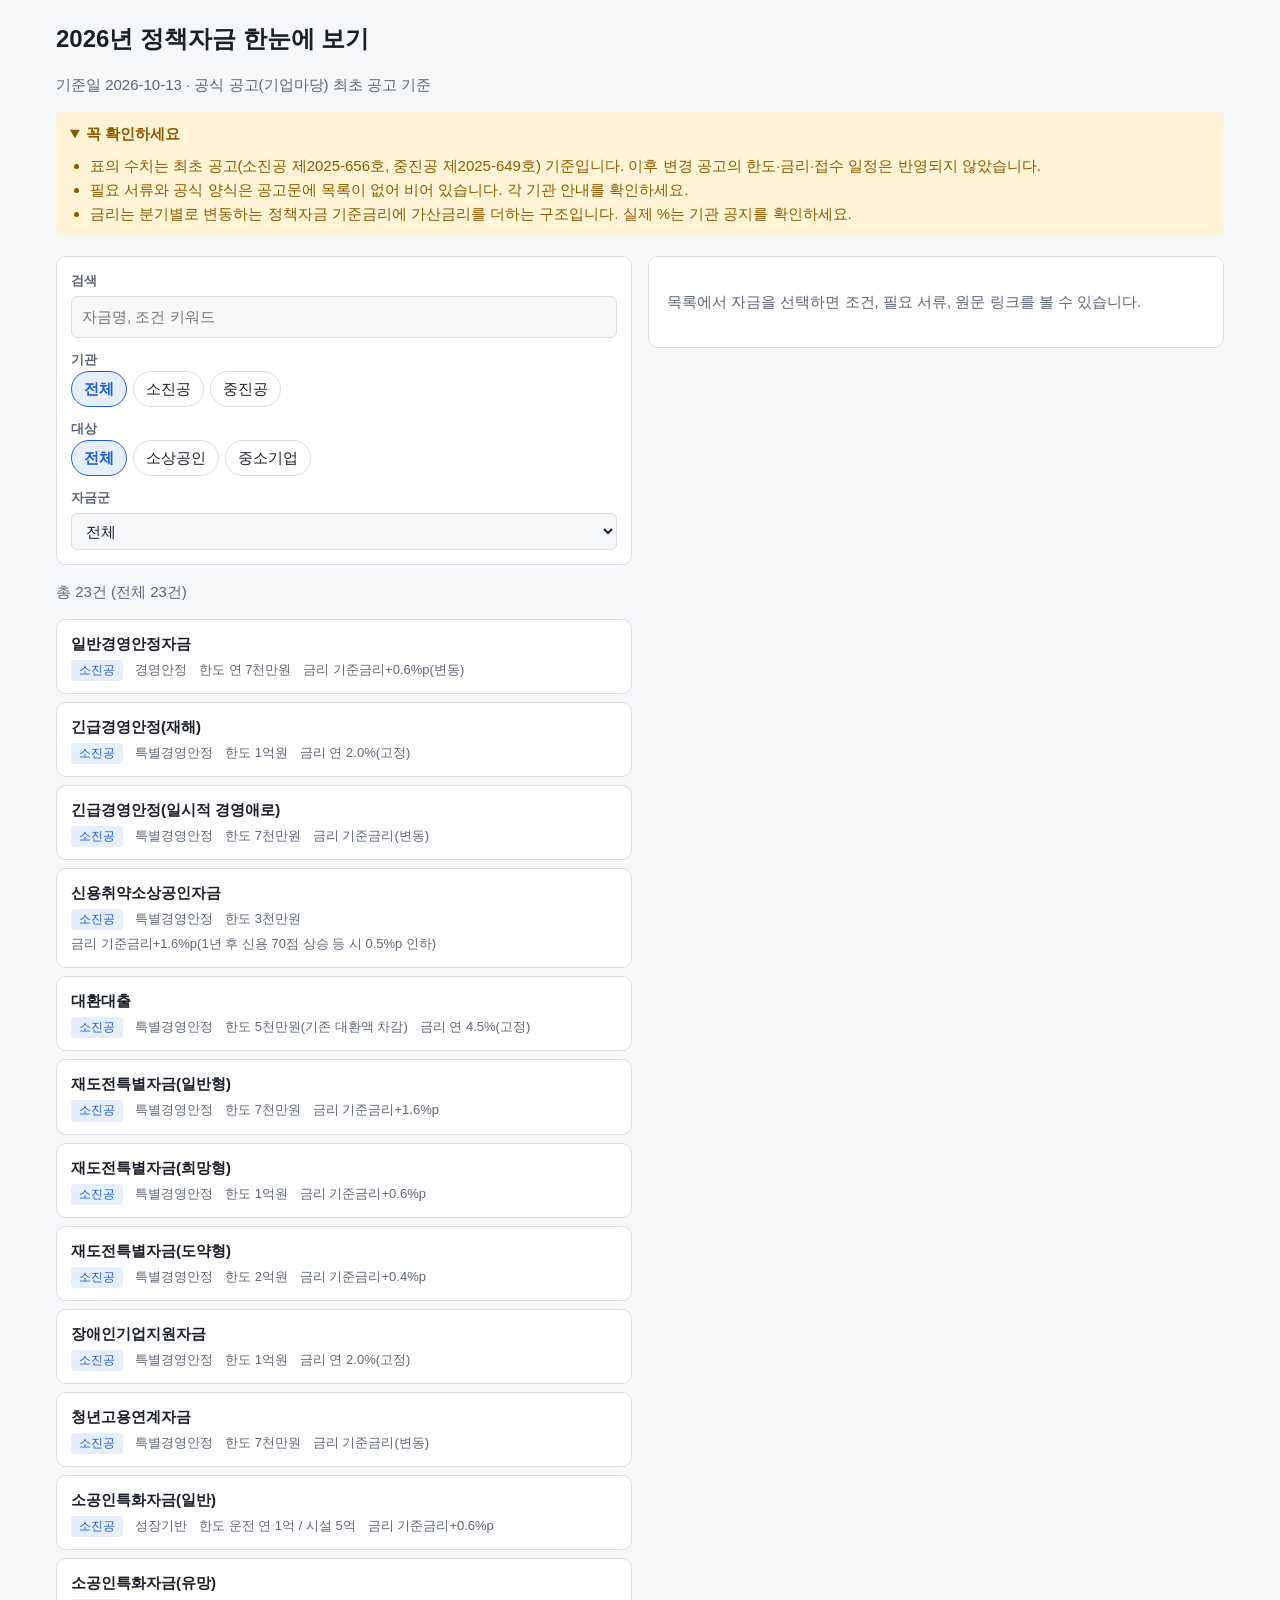
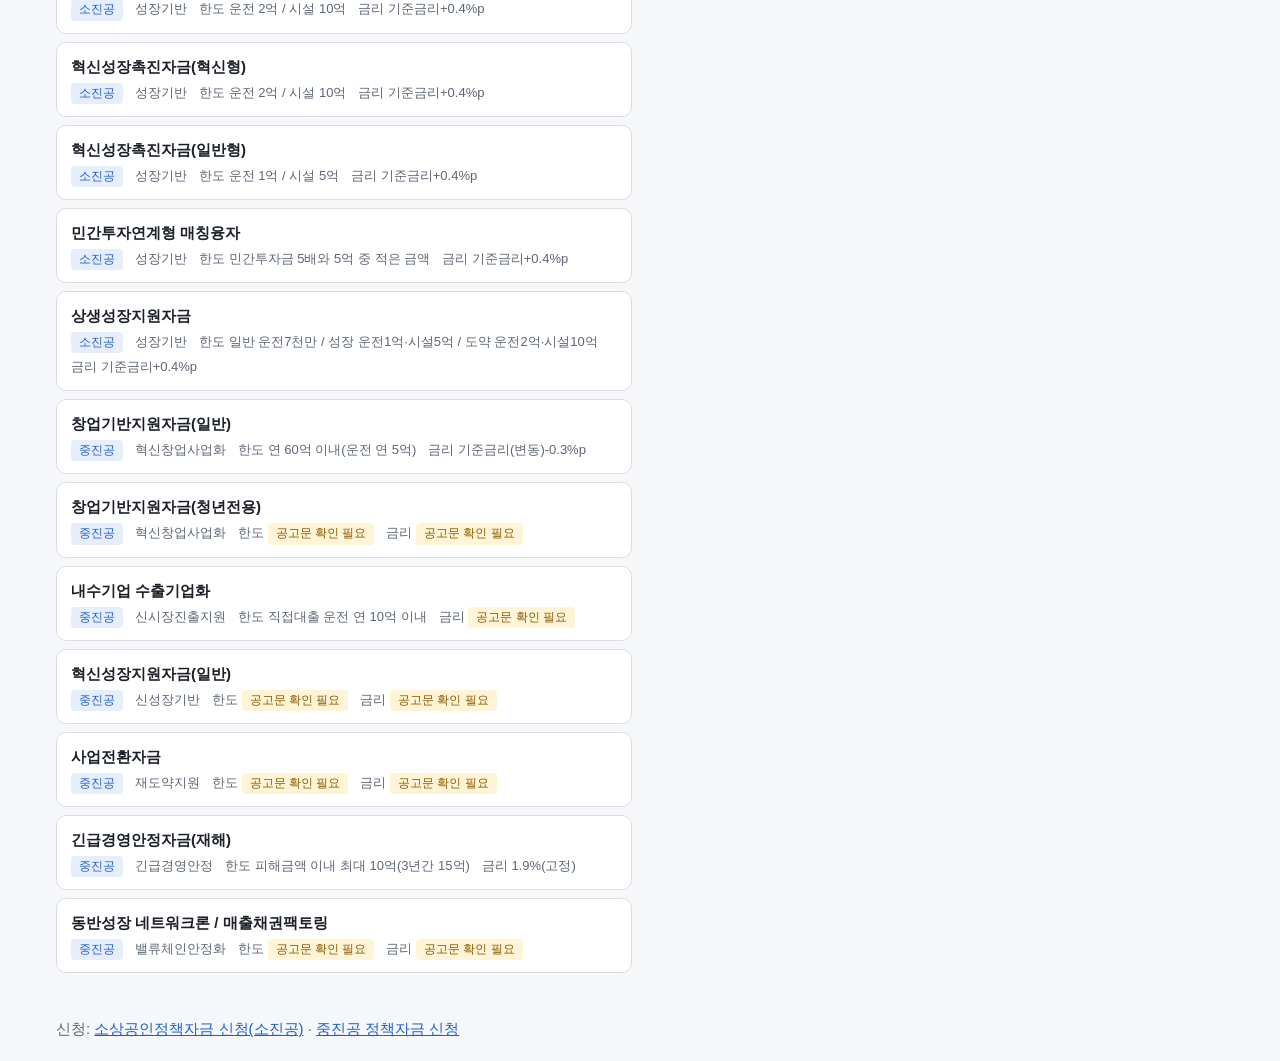
==== apps/policy-fund/index.html @ 1582a705 "feat(apps): add policy-fund overview page (draft) Static page listing 2026 SEMAS/KOSMES policy funds" ====
<!doctype html>
<html lang="ko">
<head>
  <meta charset="utf-8">
  <meta name="viewport" content="width=device-width, initial-scale=1">
  <title>정책자금 한눈에 보기</title>
  <link rel="stylesheet" href="styles.css">
</head>
<body>
  <header class="page-header">
    <h1 id="page-title">정책자금 한눈에 보기</h1>
    <p id="as-of" class="muted"></p>
    <details class="notice" open>
      <summary>꼭 확인하세요</summary>
      <ul id="caveats"></ul>
    </details>
  </header>

  <main class="layout">
    <section class="list-pane" aria-label="정책자금 목록">
      <form id="filters" class="filters" role="search" onsubmit="return false">
        <label class="field field-search">
          <span>검색</span>
          <input id="q" type="search" placeholder="자금명, 조건 키워드">
        </label>
        <fieldset class="field">
          <legend>기관</legend>
          <div id="agency-chips" class="chips"></div>
        </fieldset>
        <fieldset class="field">
          <legend>대상</legend>
          <div id="target-chips" class="chips"></div>
        </fieldset>
        <label class="field">
          <span>자금군</span>
          <select id="group"></select>
        </label>
      </form>
      <p id="count" class="muted" aria-live="polite"></p>
      <ul id="fund-list" class="fund-list"></ul>
      <p id="empty" class="empty" hidden>조건에 맞는 정책자금이 없습니다. 필터를 줄여 보세요.</p>
    </section>

    <aside id="detail" class="detail-pane" aria-label="정책자금 상세" tabindex="-1">
      <p class="placeholder">목록에서 자금을 선택하면 조건, 필요 서류, 원문 링크를 볼 수 있습니다.</p>
    </aside>
  </main>

  <footer class="page-footer muted" id="apply-links"></footer>

  <script src="data/funds.js"></script>
  <script src="app.js"></script>
</body>
</html>
---- apps/policy-fund/styles.css ----
:root {
  --bg: #f6f7f9;
  --surface: #fff;
  --text: #1b1f27;
  --muted: #5d6675;
  --border: #d9dde4;
  --accent: #1d5fd1;
  --accent-soft: #e6eefc;
  --warn: #8a5a00;
  --warn-bg: #fff4d6;
}

@media (prefers-color-scheme: dark) {
  :root {
    --bg: #14171c;
    --surface: #1d2127;
    --text: #e8eaee;
    --muted: #a0a8b5;
    --border: #343a44;
    --accent: #7aa7ff;
    --accent-soft: #22304d;
    --warn: #f1c565;
    --warn-bg: #3a2f14;
  }
}

* { box-sizing: border-box; }

body {
  margin: 0;
  background: var(--bg);
  color: var(--text);
  font: 15px/1.6 -apple-system, "Apple SD Gothic Neo", "Malgun Gothic", "Noto Sans KR", sans-serif;
}

a { color: var(--accent); }
.muted { color: var(--muted); }

.page-header, .page-footer { max-width: 1200px; margin: 0 auto; padding: 20px 16px; }
.page-header h1 { margin: 0 0 4px; font-size: 24px; }

.notice {
  margin-top: 12px;
  padding: 10px 14px;
  background: var(--warn-bg);
  color: var(--warn);
  border-radius: 8px;
}
.notice summary { cursor: pointer; font-weight: 600; }
.notice ul { margin: 8px 0 0; padding-left: 20px; }

.layout {
  display: grid;
  grid-template-columns: minmax(0, 1fr) minmax(0, 1fr);
  gap: 16px;
  max-width: 1200px;
  margin: 0 auto;
  padding: 0 16px 24px;
  align-items: start;
}

.filters {
  display: grid;
  gap: 12px;
  padding: 14px;
  background: var(--surface);
  border: 1px solid var(--border);
  border-radius: 10px;
}
.field { display: grid; gap: 4px; border: 0; margin: 0; padding: 0; min-width: 0; }
.field > span, .field > legend { font-size: 13px; font-weight: 600; color: var(--muted); padding: 0; }
input[type="search"], select {
  width: 100%;
  padding: 8px 10px;
  font: inherit;
  color: inherit;
  background: var(--bg);
  border: 1px solid var(--border);
  border-radius: 6px;
}

.chips { display: flex; flex-wrap: wrap; gap: 6px; }
.chip {
  padding: 5px 12px;
  font: inherit;
  color: inherit;
  background: var(--surface);
  border: 1px solid var(--border);
  border-radius: 999px;
  cursor: pointer;
}
.chip[aria-pressed="true"] { background: var(--accent-soft); border-color: var(--accent); color: var(--accent); font-weight: 600; }

.fund-list { list-style: none; margin: 0; padding: 0; display: grid; gap: 8px; }
.fund-card {
  display: grid;
  gap: 4px;
  width: 100%;
  padding: 12px 14px;
  text-align: left;
  font: inherit;
  color: inherit;
  background: var(--surface);
  border: 1px solid var(--border);
  border-radius: 10px;
  cursor: pointer;
}
.fund-card[aria-current="true"] { border-color: var(--accent); box-shadow: 0 0 0 2px var(--accent-soft); }
.fund-card .name { font-weight: 700; }
.fund-card .meta { display: flex; flex-wrap: wrap; gap: 4px 12px; font-size: 13px; color: var(--muted); }

.tag {
  display: inline-block;
  padding: 1px 8px;
  font-size: 12px;
  background: var(--accent-soft);
  color: var(--accent);
  border-radius: 4px;
}
.tag.warn { background: var(--warn-bg); color: var(--warn); }

.detail-pane {
  position: sticky;
  top: 12px;
  padding: 18px;
  background: var(--surface);
  border: 1px solid var(--border);
  border-radius: 10px;
}
.detail-pane h2 { margin: 6px 0 12px; font-size: 20px; }
.detail-pane h3 { margin: 18px 0 6px; font-size: 15px; }
.detail-pane dl { display: grid; grid-template-columns: 90px 1fr; gap: 6px 12px; margin: 0; }
.detail-pane dt { color: var(--muted); }
.detail-pane dd { margin: 0; }
.detail-pane ul { margin: 6px 0 0; padding-left: 20px; }
.placeholder, .empty { color: var(--muted); }

.btn {
  display: inline-block;
  padding: 7px 14px;
  background: var(--accent);
  color: #fff;
  border-radius: 6px;
  text-decoration: none;
}
.btn.disabled { background: var(--border); color: var(--muted); }
.btn-row { display: flex; flex-wrap: wrap; gap: 8px; margin-top: 6px; }

:focus-visible { outline: 2px solid var(--accent); outline-offset: 2px; }

@media (max-width: 800px) {
  .layout { grid-template-columns: minmax(0, 1fr); }
  .detail-pane { position: static; }
}
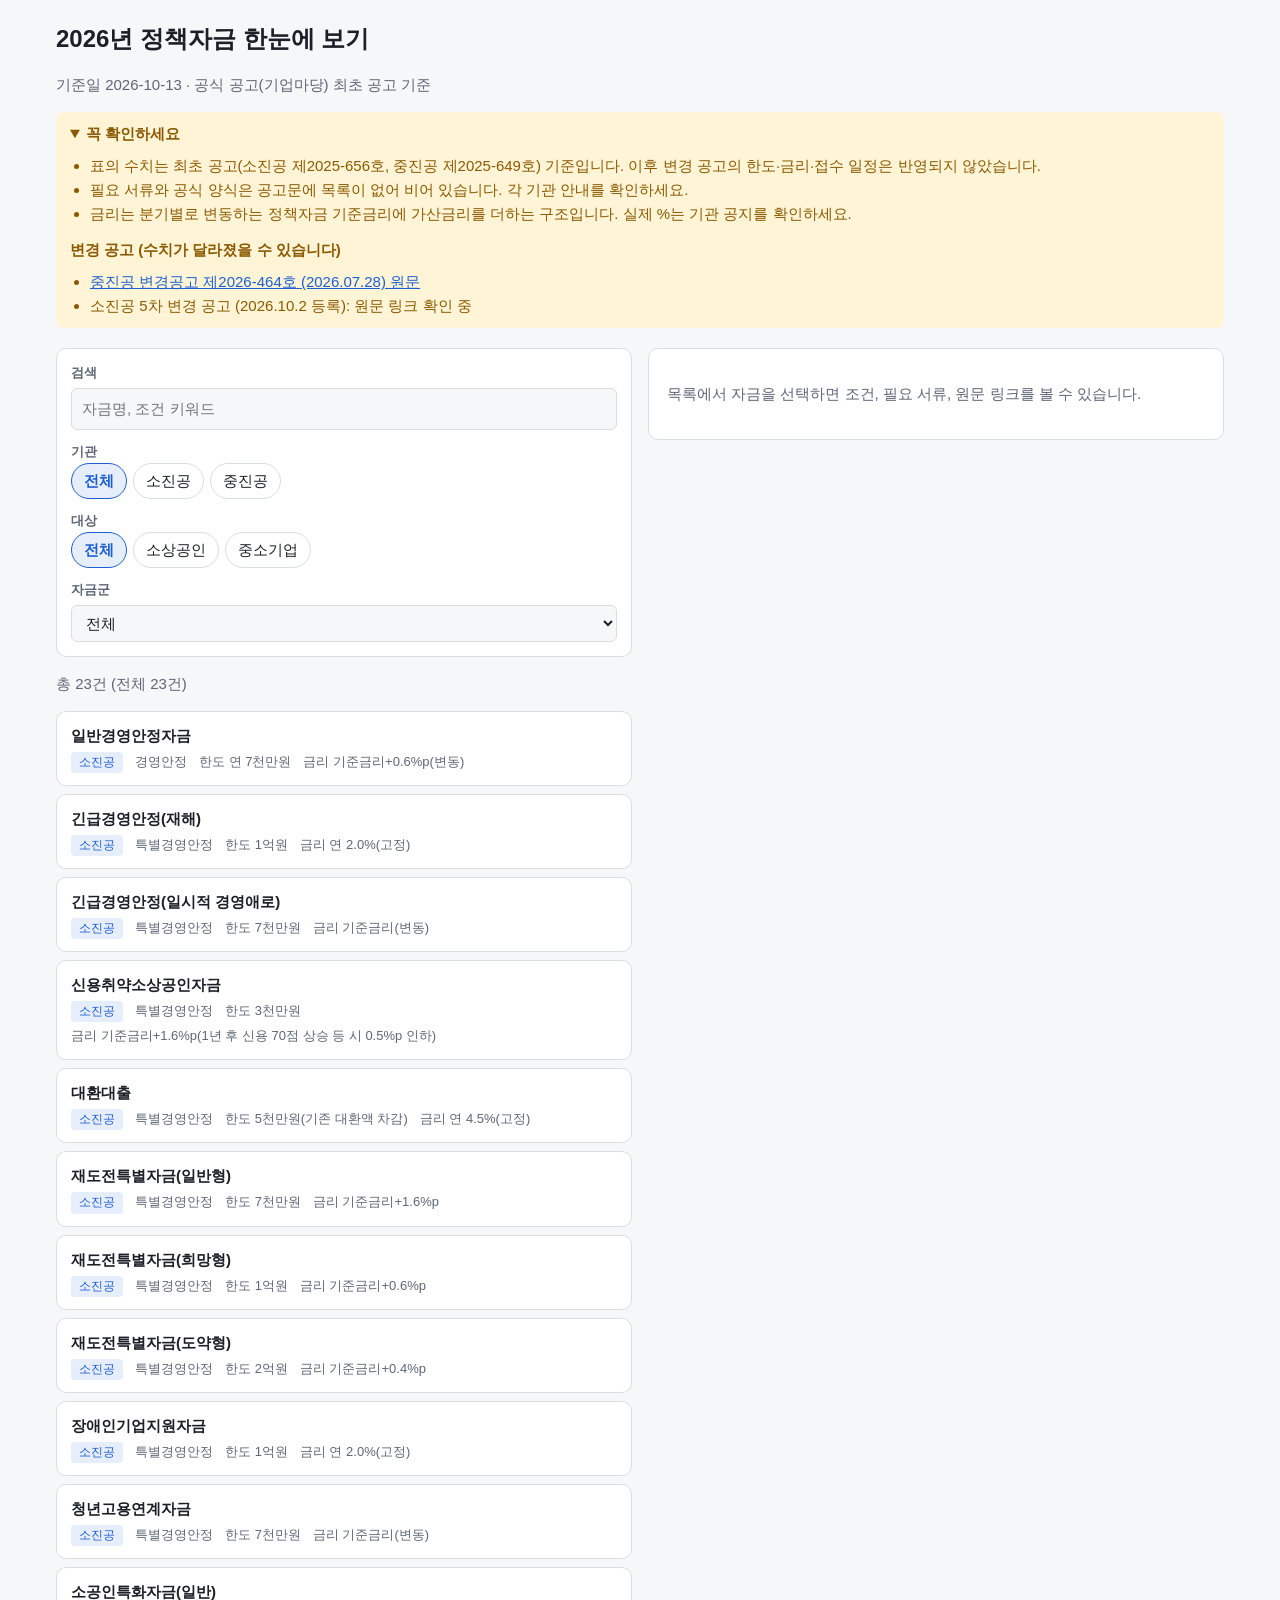
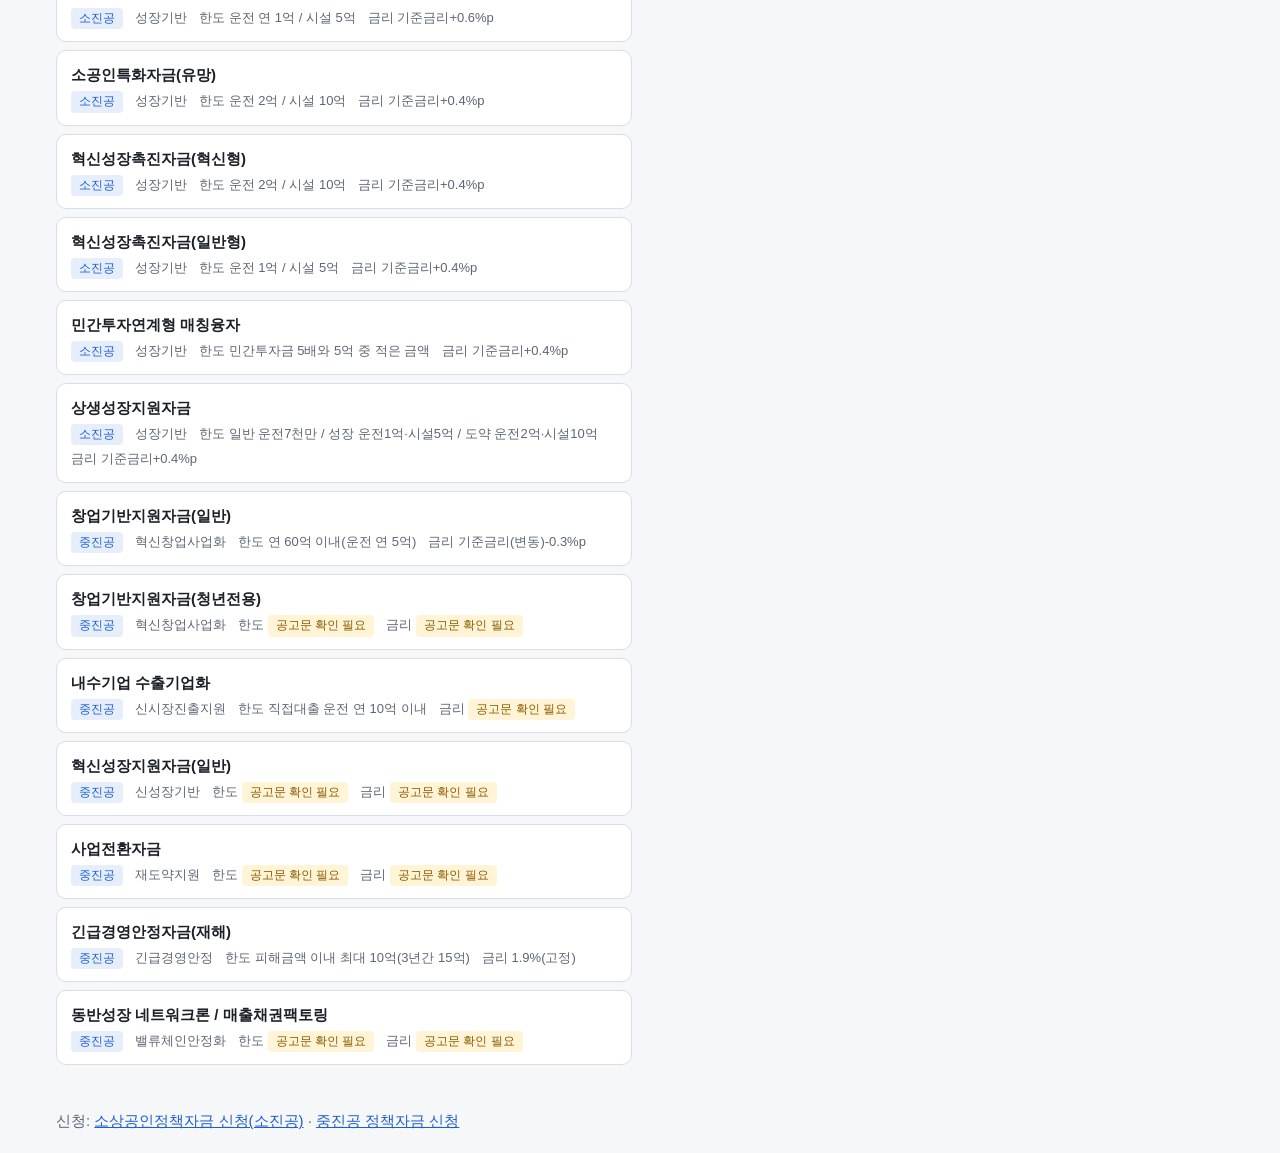
==== commit c6b074e4: "feat(apps): show change-notice links on policy-fund page Co-Authored-By: Claude Sonnet 5.5 <noreply@" ====
--- a/apps/policy-fund/index.html
+++ b/apps/policy-fund/index.html
@@ -13,6 +13,8 @@
     <details class="notice" open>
       <summary>꼭 확인하세요</summary>
       <ul id="caveats"></ul>
+      <p class="notice-sub">변경 공고 (수치가 달라졌을 수 있습니다)</p>
+      <ul id="change-notices"></ul>
     </details>
   </header>
 
--- a/apps/policy-fund/styles.css
+++ b/apps/policy-fund/styles.css
@@ -48,6 +48,7 @@
 }
 .notice summary { cursor: pointer; font-weight: 600; }
 .notice ul { margin: 8px 0 0; padding-left: 20px; }
+.notice-sub { margin: 12px 0 0; font-weight: 600; }
 
 .layout {
   display: grid;
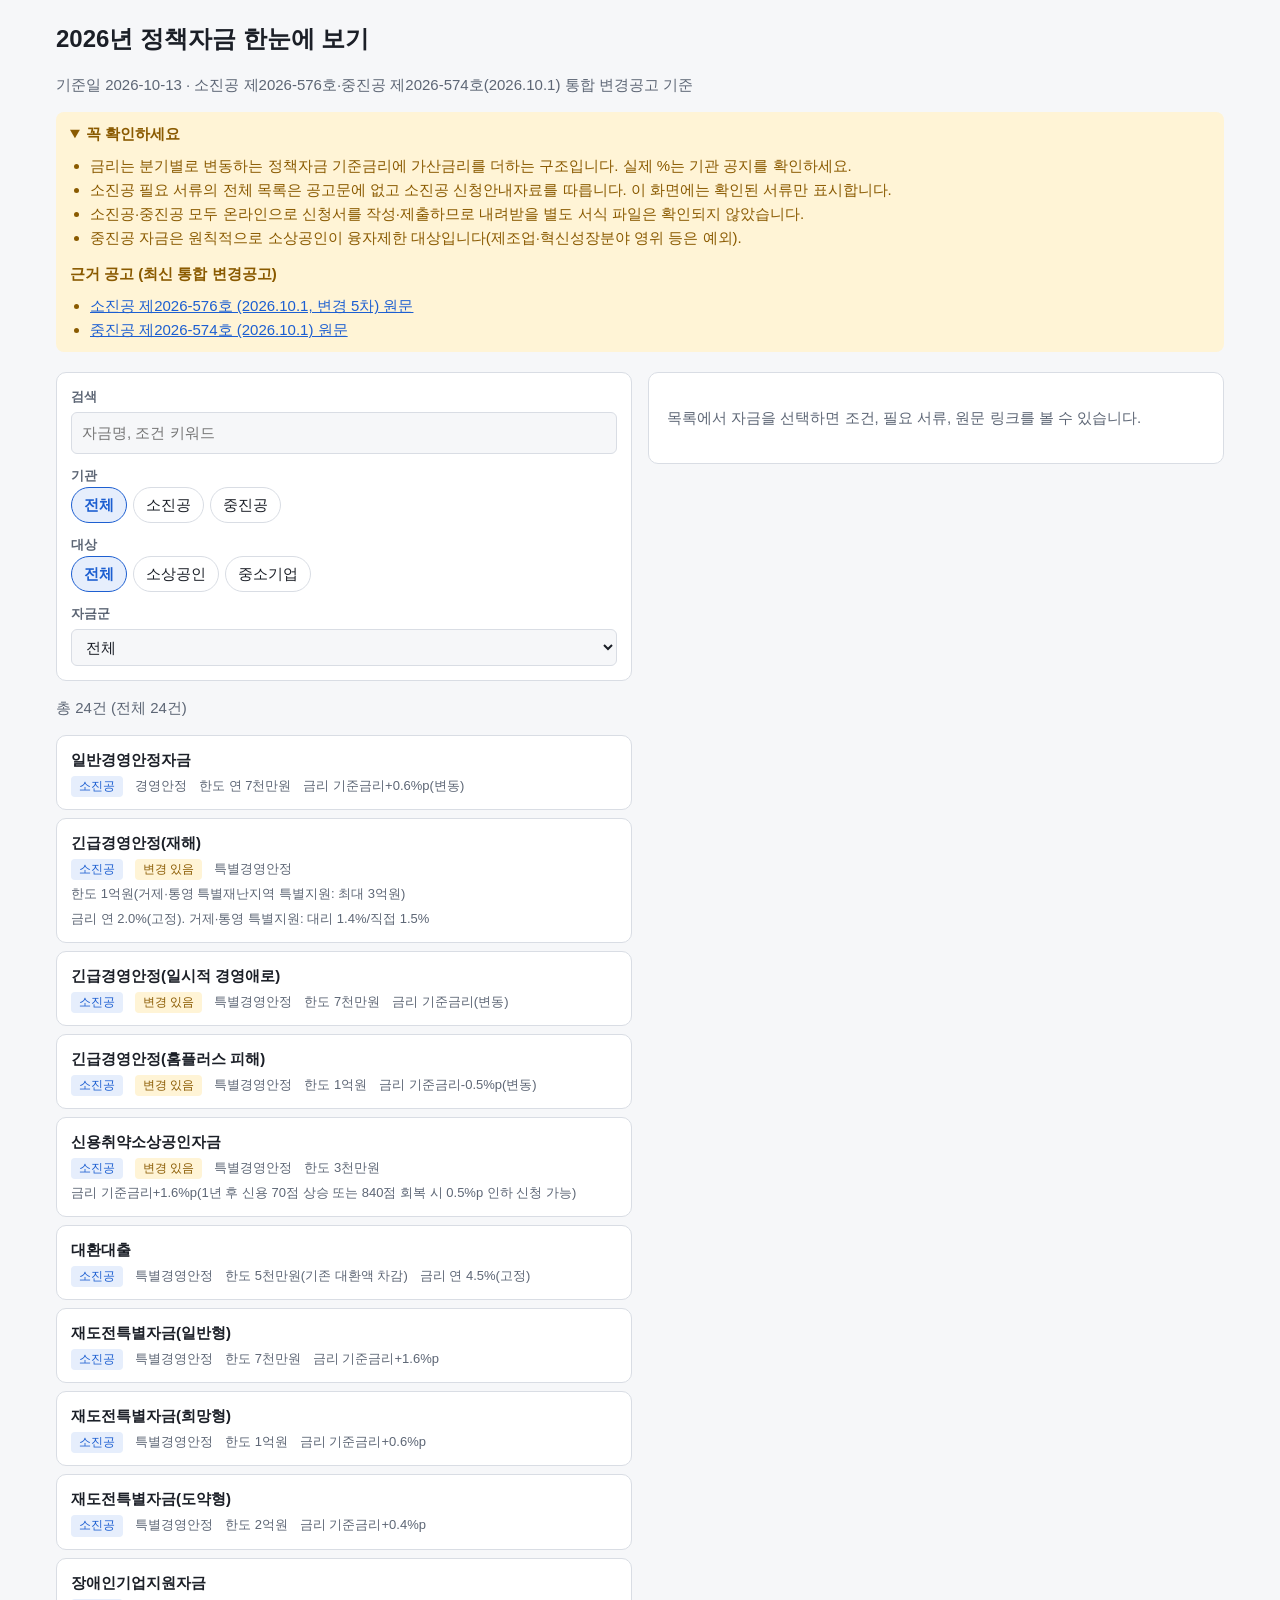
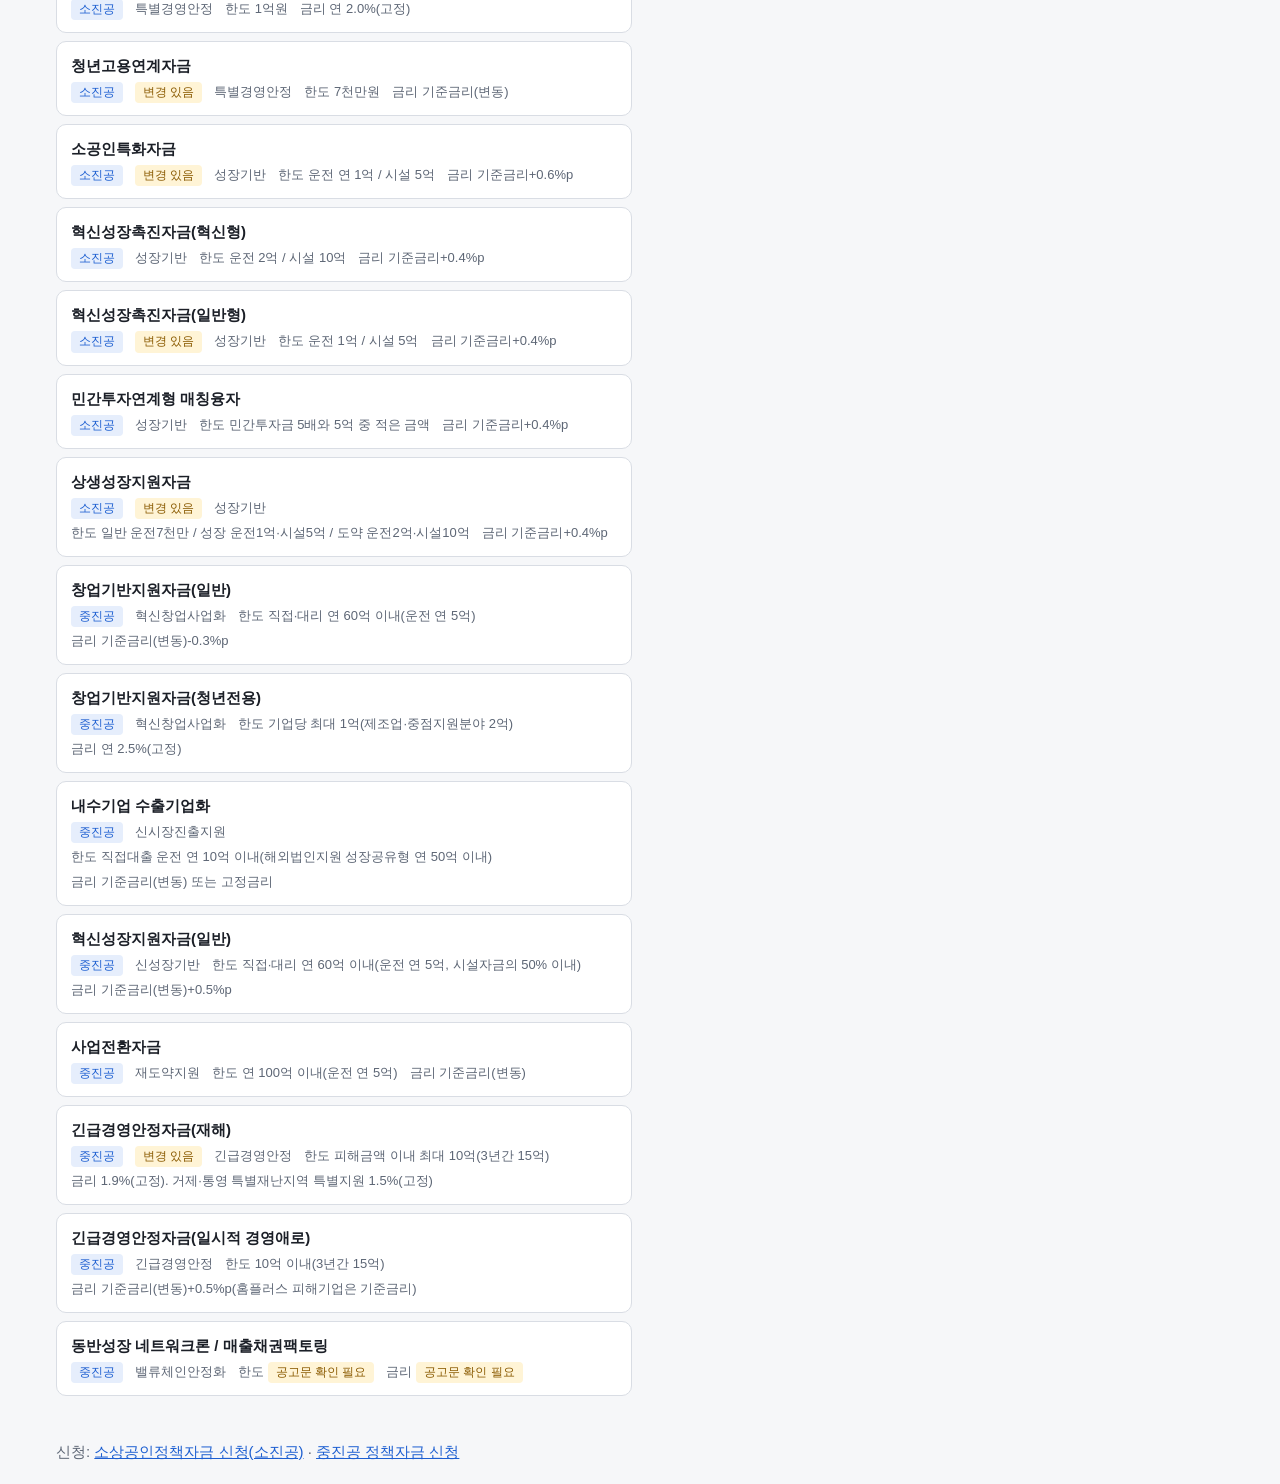
==== commit 67062b33: "feat(apps): update policy-fund data to latest consolidated notices Switch to the 2026-576 (SEMAS) an" ====
--- a/apps/policy-fund/index.html
+++ b/apps/policy-fund/index.html
@@ -13,7 +13,7 @@
     <details class="notice" open>
       <summary>꼭 확인하세요</summary>
       <ul id="caveats"></ul>
-      <p class="notice-sub">변경 공고 (수치가 달라졌을 수 있습니다)</p>
+      <p class="notice-sub">근거 공고 (최신 통합 변경공고)</p>
       <ul id="change-notices"></ul>
     </details>
   </header>
--- a/apps/policy-fund/styles.css
+++ b/apps/policy-fund/styles.css
@@ -134,6 +134,7 @@
 .detail-pane dt { color: var(--muted); }
 .detail-pane dd { margin: 0; }
 .detail-pane ul { margin: 6px 0 0; padding-left: 20px; }
+.doc-stage { margin: 8px 0 0; font-weight: 600; font-size: 13px; color: var(--muted); }
 .placeholder, .empty { color: var(--muted); }
 
 .btn {
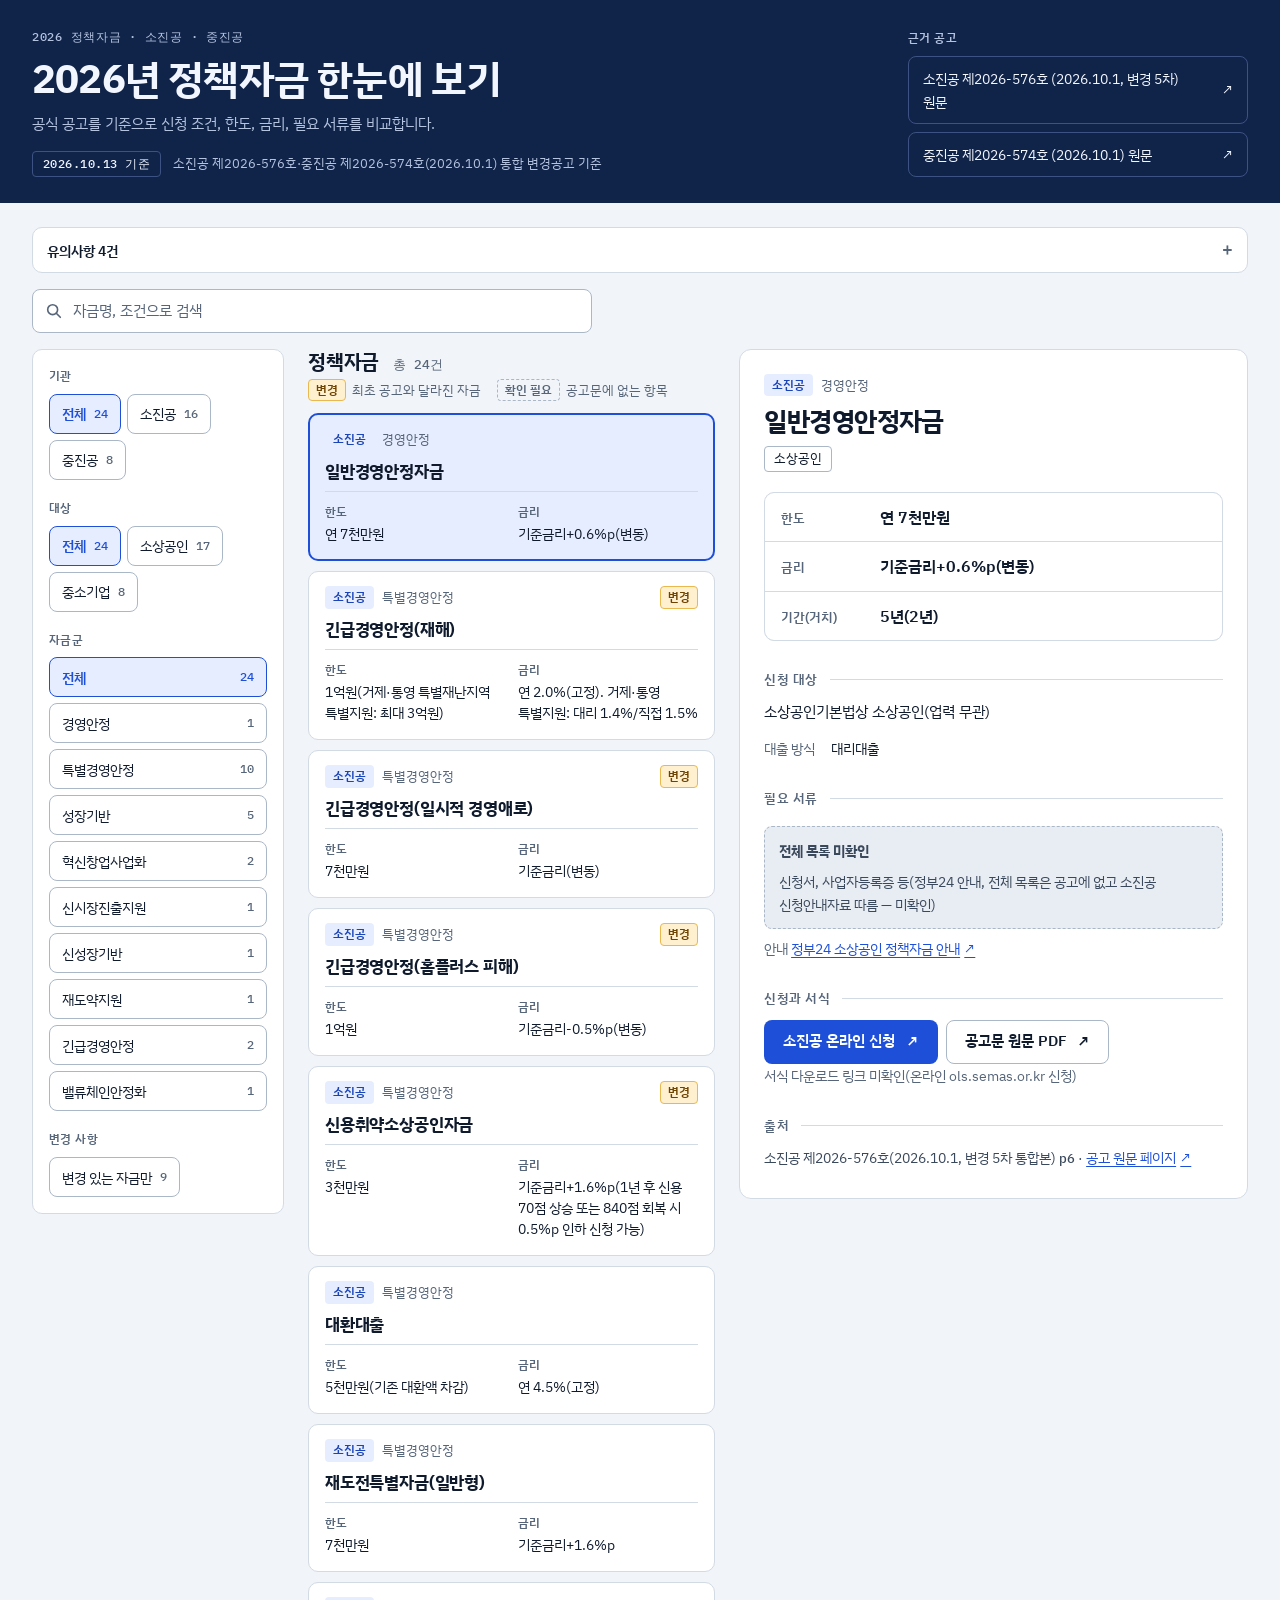
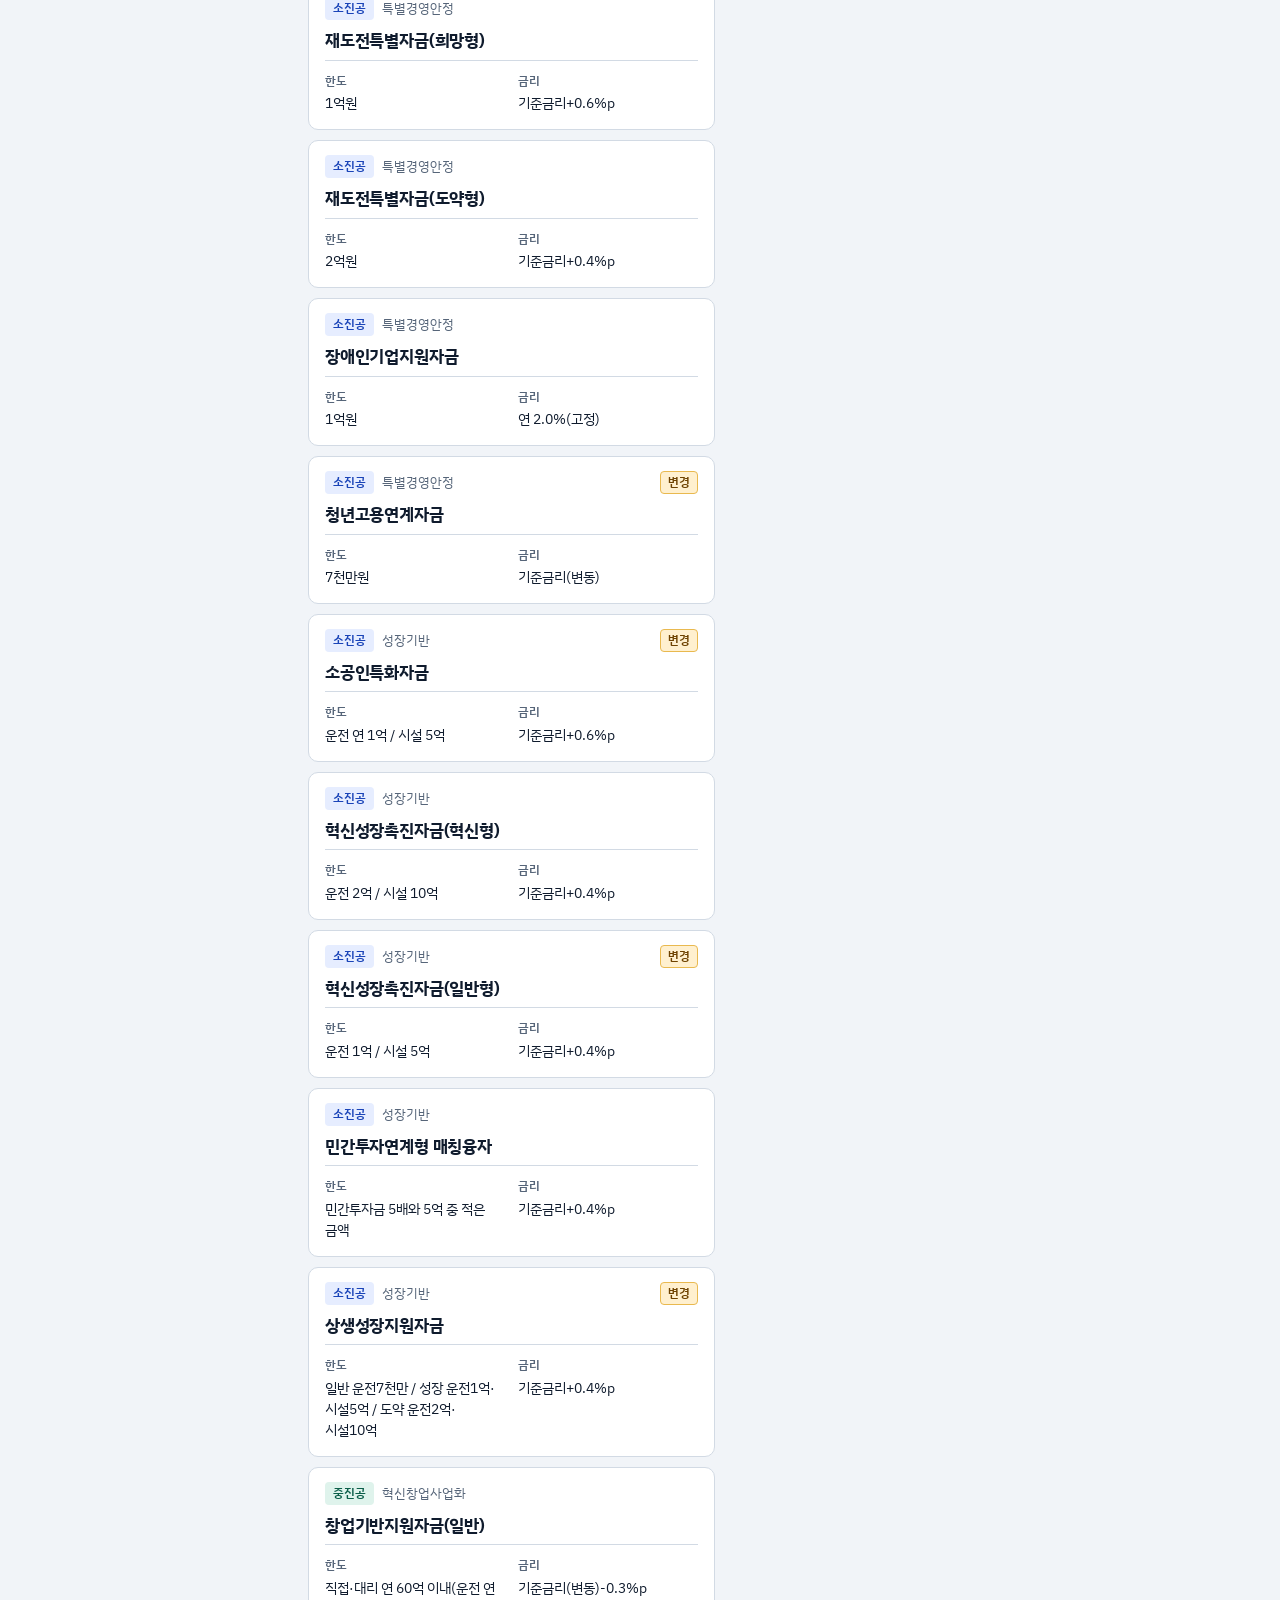
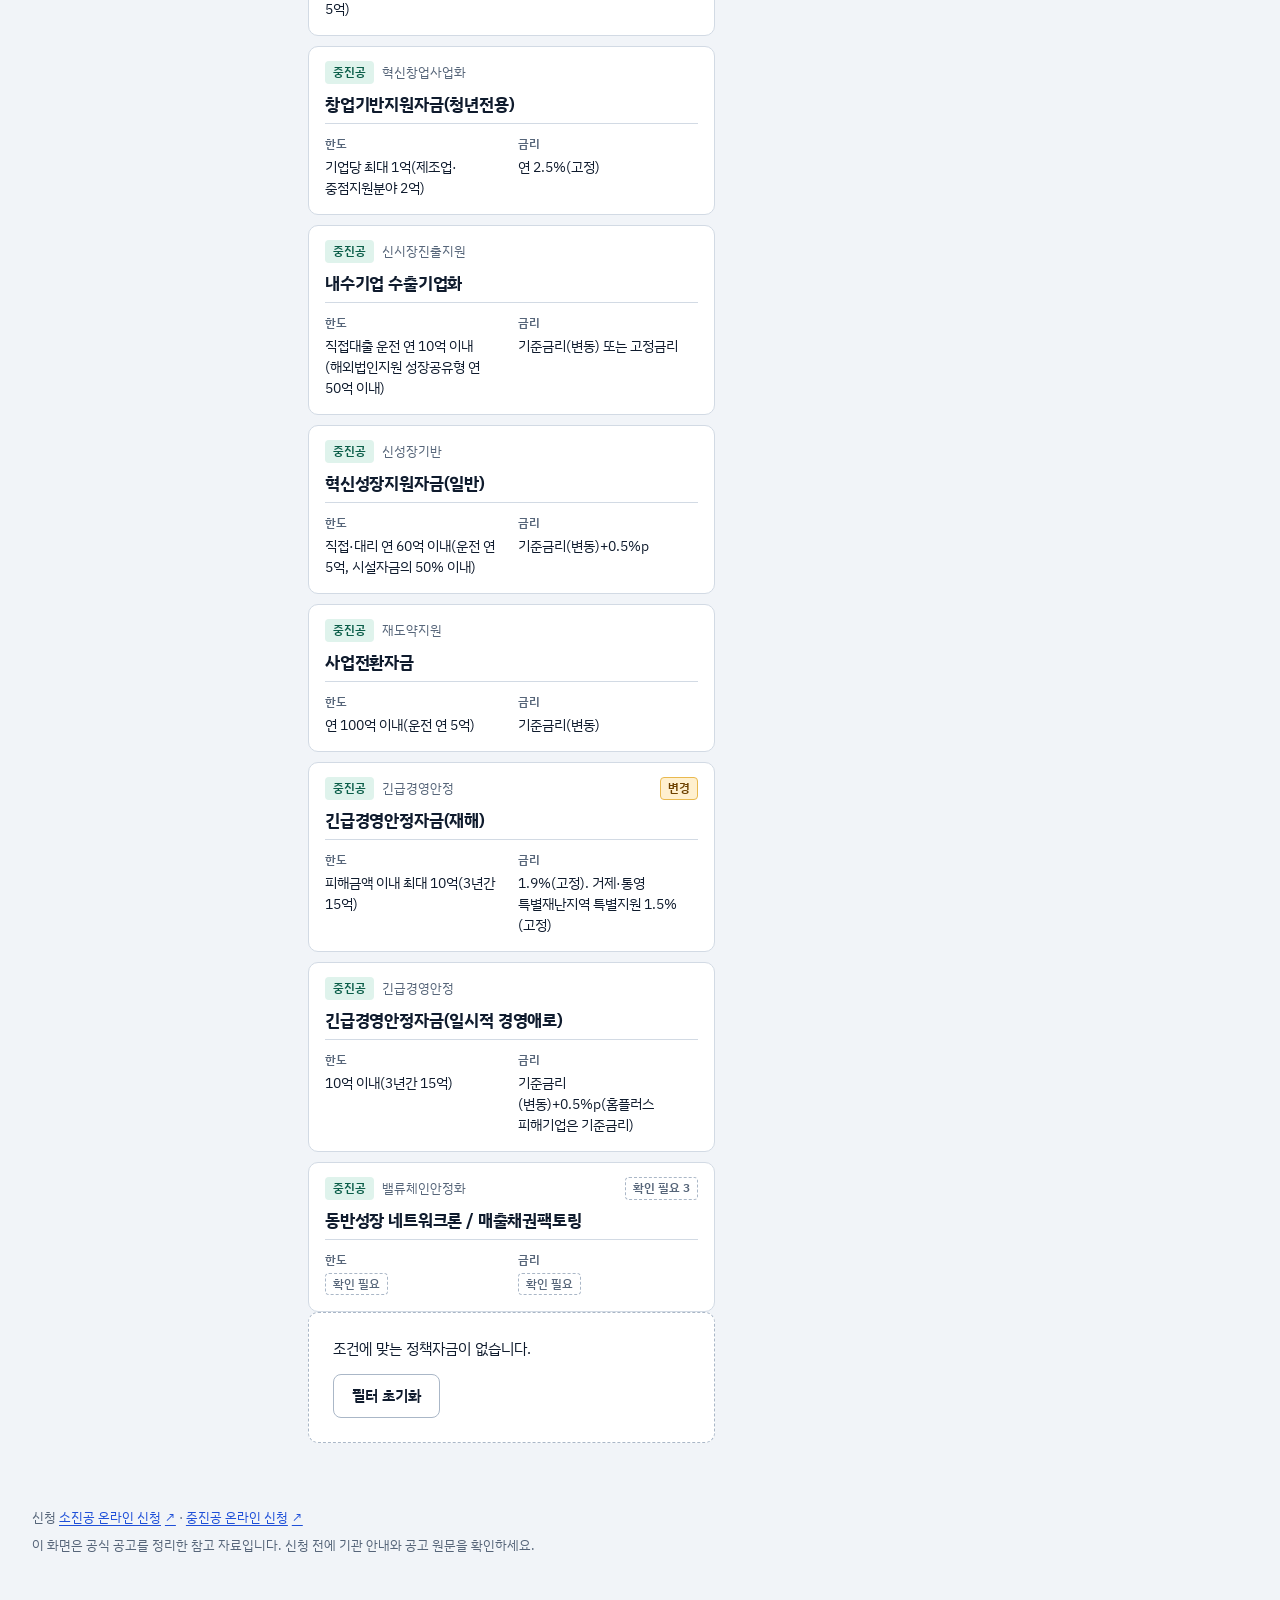
==== commit bdefec0e: "feat(apps): redesign policy-fund page as a responsive three-breakpoint layout Dark masthead with sou" ====
--- a/apps/policy-fund/index.html
+++ b/apps/policy-fund/index.html
@@ -4,51 +4,80 @@
   <meta charset="utf-8">
   <meta name="viewport" content="width=device-width, initial-scale=1">
   <title>정책자금 한눈에 보기</title>
+  <link rel="preconnect" href="https://fonts.googleapis.com">
+  <link rel="preconnect" href="https://fonts.gstatic.com" crossorigin>
+  <link rel="stylesheet" href="https://fonts.googleapis.com/css2?family=IBM+Plex+Mono:wght@500&family=IBM+Plex+Sans+KR:wght@400;500;600;700&display=swap">
   <link rel="stylesheet" href="styles.css">
 </head>
 <body>
-  <header class="page-header">
-    <h1 id="page-title">정책자금 한눈에 보기</h1>
-    <p id="as-of" class="muted"></p>
-    <details class="notice" open>
-      <summary>꼭 확인하세요</summary>
-      <ul id="caveats"></ul>
-      <p class="notice-sub">근거 공고 (최신 통합 변경공고)</p>
-      <ul id="change-notices"></ul>
-    </details>
+  <a class="skip" href="#fund-list">목록으로 건너뛰기</a>
+
+  <header class="masthead">
+    <div class="wrap masthead-inner">
+      <div class="masthead-copy">
+        <p class="eyebrow">2026 정책자금 · 소진공 · 중진공</p>
+        <h1 id="page-title">정책자금 한눈에 보기</h1>
+        <p class="lede">공식 공고를 기준으로 신청 조건, 한도, 금리, 필요 서류를 비교합니다.</p>
+        <p class="asof"><span class="stamp" id="as-of"></span><span id="basis"></span></p>
+      </div>
+      <nav class="sources" aria-label="근거 공고">
+        <p class="sources-title">근거 공고</p>
+        <ul id="sources"></ul>
+      </nav>
+    </div>
   </header>
 
-  <main class="layout">
-    <section class="list-pane" aria-label="정책자금 목록">
-      <form id="filters" class="filters" role="search" onsubmit="return false">
-        <label class="field field-search">
-          <span>검색</span>
-          <input id="q" type="search" placeholder="자금명, 조건 키워드">
-        </label>
-        <fieldset class="field">
-          <legend>기관</legend>
-          <div id="agency-chips" class="chips"></div>
-        </fieldset>
-        <fieldset class="field">
-          <legend>대상</legend>
-          <div id="target-chips" class="chips"></div>
-        </fieldset>
-        <label class="field">
-          <span>자금군</span>
-          <select id="group"></select>
-        </label>
-      </form>
-      <p id="count" class="muted" aria-live="polite"></p>
+  <div class="wrap shell" id="shell" data-filters="closed">
+    <details class="notice" id="notice">
+      <summary><span id="notice-title">유의사항</span></summary>
+      <ul id="caveats"></ul>
+    </details>
+
+    <div class="toolbar">
+      <label class="search" for="q">
+        <span class="visually-hidden">자금명이나 조건으로 검색</span>
+        <svg class="search-icon" viewBox="0 0 20 20" aria-hidden="true" focusable="false">
+          <circle cx="8.5" cy="8.5" r="5.5" fill="none" stroke="currentColor" stroke-width="1.8"></circle>
+          <path d="M12.8 12.8 17 17" fill="none" stroke="currentColor" stroke-width="1.8" stroke-linecap="round"></path>
+        </svg>
+        <input id="q" type="search" placeholder="자금명, 조건으로 검색" autocomplete="off">
+      </label>
+      <button id="filter-toggle" class="filter-toggle" type="button" aria-expanded="false" aria-controls="filters">
+        필터<span id="filter-badge" class="filter-badge" hidden></span>
+      </button>
+    </div>
+
+    <aside id="filters" class="filters" aria-label="필터">
+      <div class="facet" id="facet-agency"></div>
+      <div class="facet" id="facet-target"></div>
+      <div class="facet facet--group" id="facet-group"></div>
+      <div class="facet facet--changed" id="facet-changed"></div>
+      <button id="reset" class="link-btn" type="button" hidden>필터 초기화</button>
+    </aside>
+
+    <section class="results" aria-labelledby="results-title">
+      <div class="results-head">
+        <h2 id="results-title">정책자금</h2>
+        <p id="count" class="count" aria-live="polite"></p>
+        <p class="legend">
+          <span class="legend-item"><span class="flag flag--change">변경</span>최초 공고와 달라진 자금</span>
+          <span class="legend-item"><span class="flag flag--check">확인 필요</span>공고문에 없는 항목</span>
+        </p>
+      </div>
       <ul id="fund-list" class="fund-list"></ul>
-      <p id="empty" class="empty" hidden>조건에 맞는 정책자금이 없습니다. 필터를 줄여 보세요.</p>
+      <div id="empty" class="empty" hidden>
+        <p>조건에 맞는 정책자금이 없습니다.</p>
+        <button id="empty-reset" class="btn btn--secondary" type="button">필터 초기화</button>
+      </div>
     </section>
 
-    <aside id="detail" class="detail-pane" aria-label="정책자금 상세" tabindex="-1">
-      <p class="placeholder">목록에서 자금을 선택하면 조건, 필요 서류, 원문 링크를 볼 수 있습니다.</p>
-    </aside>
-  </main>
+    <article id="detail" class="detail" aria-labelledby="detail-title"></article>
+  </div>
 
-  <footer class="page-footer muted" id="apply-links"></footer>
+  <footer class="wrap site-foot">
+    <p id="apply-links"></p>
+    <p>이 화면은 공식 공고를 정리한 참고 자료입니다. 신청 전에 기관 안내와 공고 원문을 확인하세요.</p>
+  </footer>
 
   <script src="data/funds.js"></script>
   <script src="app.js"></script>
--- a/apps/policy-fund/styles.css
+++ b/apps/policy-fund/styles.css
@@ -1,27 +1,94 @@
+/*
+ * Layout: dark masthead states the subject; below it a toolbar, filters, result cards and a detail
+ * panel. Phone: single column with the detail as a full-screen sheet. Tablet: filters on top, list
+ * and detail side by side. Desktop: filters, list and detail in three columns.
+ */
 :root {
-  --bg: #f6f7f9;
+  --bg: #f1f4f8;
   --surface: #fff;
-  --text: #1b1f27;
-  --muted: #5d6675;
-  --border: #d9dde4;
-  --accent: #1d5fd1;
-  --accent-soft: #e6eefc;
-  --warn: #8a5a00;
-  --warn-bg: #fff4d6;
+  --surface-2: #e8edf3;
+  --ink: #0f1b2d;
+  --ink-2: #3a485c;
+  --muted: #566579;
+  --line: #d2dae4;
+  --line-strong: #aab7c7;
+  --accent: #1e4fd8;
+  --accent-hover: #173fb0;
+  --accent-soft: #e6edff;
+  --on-accent: #fff;
+  --semas-bg: #e6edff;
+  --semas-ink: #1a44b8;
+  --kosmes-bg: #dff3ec;
+  --kosmes-ink: #0b5e49;
+  --change-bg: #fff0cf;
+  --change-ink: #6e4200;
+  --change-line: #e9b94f;
+  --mast-bg: #10244a;
+  --mast-ink: #f2f6ff;
+  --mast-muted: #b4c3df;
+  --mast-line: #3d5282;
+  --focus: #1e4fd8;
+  --gutter: clamp(16px, 3vw, 32px);
+  --font-body: "IBM Plex Sans KR", "Pretendard", "Noto Sans KR", "Apple SD Gothic Neo", "Malgun Gothic", system-ui, sans-serif;
+  --font-mono: "IBM Plex Mono", ui-monospace, "SF Mono", Menlo, Consolas, monospace;
 }
 
 @media (prefers-color-scheme: dark) {
-  :root {
-    --bg: #14171c;
-    --surface: #1d2127;
-    --text: #e8eaee;
-    --muted: #a0a8b5;
-    --border: #343a44;
-    --accent: #7aa7ff;
-    --accent-soft: #22304d;
-    --warn: #f1c565;
-    --warn-bg: #3a2f14;
+  :root:not([data-theme="light"]) {
+    --bg: #0b121b;
+    --surface: #131d29;
+    --surface-2: #0f1822;
+    --ink: #e9eff7;
+    --ink-2: #bac7d8;
+    --muted: #93a4ba;
+    --line: #243345;
+    --line-strong: #3a4d63;
+    --accent: #7fa6ff;
+    --accent-hover: #a2bfff;
+    --accent-soft: #19294a;
+    --on-accent: #0a1224;
+    --semas-bg: #19294a;
+    --semas-ink: #a4c0ff;
+    --kosmes-bg: #123029;
+    --kosmes-ink: #86dcbc;
+    --change-bg: #3a2c0e;
+    --change-ink: #f4c978;
+    --change-line: #6d5424;
+    --mast-bg: #0f1b33;
+    --mast-ink: #eef3fc;
+    --mast-muted: #a3b4cf;
+    --mast-line: #2f4268;
+    --focus: #a2bfff;
+    color-scheme: dark;
   }
+}
+
+:root[data-theme="dark"] {
+  --bg: #0b121b;
+  --surface: #131d29;
+  --surface-2: #0f1822;
+  --ink: #e9eff7;
+  --ink-2: #bac7d8;
+  --muted: #93a4ba;
+  --line: #243345;
+  --line-strong: #3a4d63;
+  --accent: #7fa6ff;
+  --accent-hover: #a2bfff;
+  --accent-soft: #19294a;
+  --on-accent: #0a1224;
+  --semas-bg: #19294a;
+  --semas-ink: #a4c0ff;
+  --kosmes-bg: #123029;
+  --kosmes-ink: #86dcbc;
+  --change-bg: #3a2c0e;
+  --change-ink: #f4c978;
+  --change-line: #6d5424;
+  --mast-bg: #0f1b33;
+  --mast-ink: #eef3fc;
+  --mast-muted: #a3b4cf;
+  --mast-line: #2f4268;
+  --focus: #a2bfff;
+  color-scheme: dark;
 }
 
 * { box-sizing: border-box; }
@@ -29,128 +96,413 @@
 body {
   margin: 0;
   background: var(--bg);
-  color: var(--text);
-  font: 15px/1.6 -apple-system, "Apple SD Gothic Neo", "Malgun Gothic", "Noto Sans KR", sans-serif;
-}
-
-a { color: var(--accent); }
-.muted { color: var(--muted); }
-
-.page-header, .page-footer { max-width: 1200px; margin: 0 auto; padding: 20px 16px; }
-.page-header h1 { margin: 0 0 4px; font-size: 24px; }
-
-.notice {
-  margin-top: 12px;
+  color: var(--ink);
+  font: 400 15px/1.65 var(--font-body);
+  word-break: keep-all;
+  overflow-wrap: break-word;
+  -webkit-text-size-adjust: 100%;
+}
+
+h1, h2, h3, p, ul, dl, dd { margin: 0; }
+ul { padding: 0; list-style: none; }
+a { color: var(--accent); text-underline-offset: 3px; }
+button, input { font: inherit; color: inherit; }
+button { cursor: pointer; }
+
+:focus-visible { outline: 3px solid var(--focus); outline-offset: 2px; }
+
+.ext { margin-left: 0.3em; }
+
+.visually-hidden {
+  position: absolute;
+  width: 1px;
+  height: 1px;
+  overflow: hidden;
+  clip: rect(0 0 0 0);
+  white-space: nowrap;
+}
+
+.skip {
+  position: absolute;
+  left: 16px;
+  top: -64px;
+  z-index: 100;
   padding: 10px 14px;
-  background: var(--warn-bg);
-  color: var(--warn);
+  background: var(--surface);
   border-radius: 8px;
 }
-.notice summary { cursor: pointer; font-weight: 600; }
-.notice ul { margin: 8px 0 0; padding-left: 20px; }
-.notice-sub { margin: 12px 0 0; font-weight: 600; }
-
-.layout {
-  display: grid;
-  grid-template-columns: minmax(0, 1fr) minmax(0, 1fr);
-  gap: 16px;
-  max-width: 1200px;
-  margin: 0 auto;
-  padding: 0 16px 24px;
-  align-items: start;
-}
-
-.filters {
+.skip:focus { top: 8px; }
+
+.wrap { max-width: 1320px; margin-inline: auto; padding-inline: var(--gutter); }
+
+/* Masthead */
+.masthead { background: var(--mast-bg); color: var(--mast-ink); }
+.masthead-inner { display: grid; gap: 24px; padding-block: 28px 26px; }
+.eyebrow { font: 500 12px/1.4 var(--font-mono); letter-spacing: 0.06em; color: var(--mast-muted); }
+.masthead h1 {
+  margin-block: 8px 10px;
+  font-size: clamp(27px, 5vw, 40px);
+  font-weight: 700;
+  line-height: 1.2;
+  letter-spacing: -0.02em;
+  text-wrap: balance;
+}
+.lede { max-width: 38em; color: var(--mast-muted); }
+.asof { display: flex; flex-wrap: wrap; align-items: center; gap: 6px 12px; margin-top: 14px; font-size: 13px; color: var(--mast-muted); }
+.stamp {
+  padding: 2px 10px;
+  border: 1px solid var(--mast-line);
+  border-radius: 4px;
+  font: 500 12px/1.7 var(--font-mono);
+  letter-spacing: 0.04em;
+  color: var(--mast-ink);
+}
+.sources-title { margin-bottom: 8px; font-size: 12px; font-weight: 600; letter-spacing: 0.04em; color: var(--mast-muted); }
+.sources ul { display: grid; gap: 0; }
+.sources a {
+  display: flex;
+  align-items: center;
+  min-height: 44px;
+  color: var(--mast-ink);
+  font-size: 14px;
+  text-underline-offset: 3px;
+}
+.sources a:focus-visible { outline-color: var(--mast-ink); }
+
+/* Shell: mobile first */
+.shell {
   display: grid;
   gap: 12px;
-  padding: 14px;
+  padding-block: 16px 40px;
+  grid-template-columns: minmax(0, 1fr);
+}
+
+.notice { background: var(--surface); border: 1px solid var(--line); border-radius: 10px; }
+.notice summary {
+  display: flex;
+  align-items: center;
+  justify-content: space-between;
+  min-height: 44px;
+  padding: 8px 14px;
+  font-size: 14px;
+  font-weight: 600;
+  cursor: pointer;
+  list-style: none;
+}
+.notice summary::-webkit-details-marker { display: none; }
+.notice summary::after { content: "+"; font: 500 18px/1 var(--font-mono); color: var(--muted); }
+.notice[open] summary::after { content: "\2212"; }
+.notice ul { display: grid; gap: 8px; padding: 0 14px 14px; font-size: 14px; color: var(--ink-2); }
+.notice li { position: relative; padding-left: 14px; }
+.notice li::before { content: ""; position: absolute; left: 0; top: 0.7em; width: 6px; height: 1.5px; background: var(--line-strong); }
+
+.toolbar {
+  position: sticky;
+  top: env(safe-area-inset-top, 0px);
+  z-index: 20;
+  display: flex;
+  gap: 8px;
+  padding-block: 8px;
+  background: var(--bg);
+}
+.search { position: relative; flex: 1; min-width: 0; }
+.search input {
+  width: 100%;
+  min-height: 44px;
+  padding: 8px 12px 8px 40px;
   background: var(--surface);
-  border: 1px solid var(--border);
+  border: 1px solid var(--line-strong);
+  border-radius: 8px;
+}
+.search input::placeholder { color: var(--muted); }
+.search-icon { position: absolute; left: 13px; top: 50%; width: 18px; height: 18px; margin-top: -9px; color: var(--muted); }
+
+.filter-toggle {
+  display: inline-flex;
+  align-items: center;
+  gap: 8px;
+  min-height: 44px;
+  padding: 0 16px;
+  font-weight: 600;
+  background: var(--surface);
+  border: 1px solid var(--line-strong);
+  border-radius: 8px;
+}
+.filter-toggle[aria-expanded="true"] { border-color: var(--accent); color: var(--accent); }
+.filter-badge {
+  min-width: 20px;
+  padding: 0 6px;
+  font-size: 12px;
+  line-height: 20px;
+  text-align: center;
+  color: var(--on-accent);
+  background: var(--accent);
   border-radius: 10px;
 }
-.field { display: grid; gap: 4px; border: 0; margin: 0; padding: 0; min-width: 0; }
-.field > span, .field > legend { font-size: 13px; font-weight: 600; color: var(--muted); padding: 0; }
-input[type="search"], select {
+
+/* Filters */
+.filters {
+  display: none;
+  gap: 18px;
+  padding: 16px;
+  background: var(--surface);
+  border: 1px solid var(--line);
+  border-radius: 10px;
+}
+.shell[data-filters="open"] .filters { display: grid; }
+.facet-title { margin-bottom: 8px; font-size: 12px; font-weight: 600; letter-spacing: 0.04em; color: var(--muted); }
+.opts { display: flex; flex-wrap: wrap; gap: 6px; }
+.opt {
+  display: inline-flex;
+  align-items: center;
+  justify-content: space-between;
+  gap: 8px;
+  min-height: 40px;
+  padding: 0 12px;
+  background: var(--surface);
+  border: 1px solid var(--line-strong);
+  border-radius: 8px;
+  font-size: 14px;
+}
+.opt:hover { border-color: var(--accent); }
+.opt[aria-pressed="true"] { background: var(--accent-soft); border-color: var(--accent); color: var(--accent); font-weight: 600; }
+.opt .n { font: 500 12px/1 var(--font-mono); color: var(--muted); }
+.opt[aria-pressed="true"] .n { color: var(--accent); }
+.opt[disabled] { opacity: 0.45; cursor: not-allowed; }
+.link-btn {
+  justify-self: start;
+  min-height: 40px;
+  padding: 0;
+  background: none;
+  border: 0;
+  color: var(--accent);
+  font-weight: 600;
+  text-decoration: underline;
+  text-underline-offset: 3px;
+}
+
+/* Results */
+.results-head { display: flex; flex-wrap: wrap; align-items: baseline; gap: 4px 14px; margin-bottom: 12px; }
+.results-head h2 { font-size: 20px; line-height: 1.3; letter-spacing: -0.01em; }
+.count { font: 500 13px/1.5 var(--font-mono); color: var(--muted); }
+.legend { display: flex; flex-wrap: wrap; align-items: center; gap: 6px 8px; flex-basis: 100%; font-size: 13px; color: var(--muted); }
+.legend-item { display: inline-flex; align-items: center; gap: 6px; margin-right: 8px; white-space: nowrap; }
+
+.fund-list { display: grid; gap: 10px; }
+.card {
+  display: grid;
+  gap: 8px;
   width: 100%;
-  padding: 8px 10px;
-  font: inherit;
-  color: inherit;
+  padding: 14px 16px 16px;
+  text-align: left;
+  background: var(--surface);
+  border: 1px solid var(--line);
+  border-radius: 10px;
+}
+.card:hover { border-color: var(--line-strong); }
+.card[aria-current="true"] { border: 2px solid var(--accent); padding: 13px 15px 15px; background: var(--accent-soft); }
+.card-top { display: flex; flex-wrap: wrap; align-items: center; gap: 6px 8px; font-size: 13px; color: var(--muted); }
+.card-top .group { margin-right: auto; }
+.card-title { font-size: 17px; font-weight: 700; line-height: 1.4; letter-spacing: -0.01em; }
+.facts { display: grid; grid-template-columns: minmax(0, 1fr) minmax(0, 1fr); gap: 12px; padding-top: 10px; border-top: 1px solid var(--line); }
+.fact { display: grid; gap: 2px; align-content: start; min-width: 0; }
+.fact-k { font-size: 12px; font-weight: 600; letter-spacing: 0.04em; color: var(--muted); }
+.fact-v {
+  display: -webkit-box;
+  -webkit-box-orient: vertical;
+  -webkit-line-clamp: 3;
+  overflow: hidden;
+  font-size: 14px;
+  line-height: 1.5;
+}
+
+.badge { padding: 1px 8px; border-radius: 4px; font-size: 12px; font-weight: 600; line-height: 1.7; }
+.badge--semas { background: var(--semas-bg); color: var(--semas-ink); }
+.badge--kosmes { background: var(--kosmes-bg); color: var(--kosmes-ink); }
+.flag, .unk { padding: 0 7px; border-radius: 4px; font-size: 12px; font-weight: 600; line-height: 1.7; white-space: nowrap; }
+.flag--change { background: var(--change-bg); color: var(--change-ink); border: 1px solid var(--change-line); }
+.flag--check, .unk { background: transparent; color: var(--muted); border: 1px dashed var(--line-strong); }
+.unk { display: inline-block; font-weight: 500; }
+
+.empty { display: grid; justify-items: start; gap: 12px; padding: 24px; background: var(--surface); border: 1px dashed var(--line-strong); border-radius: 10px; }
+
+/* Detail: full-screen sheet on phones */
+.detail {
+  position: fixed;
+  inset: 0;
+  z-index: 40;
+  overflow-y: auto;
+  overscroll-behavior: contain;
+  padding: 0 var(--gutter) 48px;
   background: var(--bg);
-  border: 1px solid var(--border);
-  border-radius: 6px;
-}
-
-.chips { display: flex; flex-wrap: wrap; gap: 6px; }
-.chip {
-  padding: 5px 12px;
-  font: inherit;
-  color: inherit;
-  background: var(--surface);
-  border: 1px solid var(--border);
-  border-radius: 999px;
-  cursor: pointer;
-}
-.chip[aria-pressed="true"] { background: var(--accent-soft); border-color: var(--accent); color: var(--accent); font-weight: 600; }
-
-.fund-list { list-style: none; margin: 0; padding: 0; display: grid; gap: 8px; }
-.fund-card {
+  opacity: 0;
+  visibility: hidden;
+  transform: translateY(24px);
+  transition: transform 0.2s ease, opacity 0.2s ease, visibility 0s linear 0.2s;
+}
+.detail.is-open { opacity: 1; visibility: visible; transform: none; transition-delay: 0s; }
+html.has-detail body { overflow: hidden; }
+
+.detail-bar {
+  position: sticky;
+  top: 0;
+  z-index: 2;
+  margin-inline: calc(var(--gutter) * -1);
+  padding: calc(env(safe-area-inset-top, 0px) + 8px) var(--gutter) 8px;
+  background: var(--bg);
+  border-bottom: 1px solid var(--line);
+}
+.back {
+  min-height: 44px;
+  padding: 0 4px;
+  background: none;
+  border: 0;
+  color: var(--accent);
+  font-weight: 600;
+}
+.detail-head { display: grid; gap: 8px; padding-top: 20px; }
+.detail-meta { display: flex; flex-wrap: wrap; align-items: center; gap: 6px 8px; font-size: 13px; color: var(--muted); }
+.detail h2 { font-size: clamp(22px, 4vw, 26px); font-weight: 700; line-height: 1.3; letter-spacing: -0.02em; text-wrap: balance; }
+.detail h2:focus { outline: none; }
+.targets { display: flex; flex-wrap: wrap; gap: 6px; }
+.target-chip { padding: 0 9px; border: 1px solid var(--line-strong); border-radius: 4px; font-size: 13px; line-height: 1.8; }
+
+.kpis {
   display: grid;
-  gap: 4px;
-  width: 100%;
-  padding: 12px 14px;
-  text-align: left;
-  font: inherit;
-  color: inherit;
-  background: var(--surface);
-  border: 1px solid var(--border);
+  gap: 1px;
+  margin-top: 20px;
+  overflow: hidden;
+  background: var(--line);
+  border: 1px solid var(--line);
   border-radius: 10px;
-  cursor: pointer;
-}
-.fund-card[aria-current="true"] { border-color: var(--accent); box-shadow: 0 0 0 2px var(--accent-soft); }
-.fund-card .name { font-weight: 700; }
-.fund-card .meta { display: flex; flex-wrap: wrap; gap: 4px 12px; font-size: 13px; color: var(--muted); }
-
-.tag {
-  display: inline-block;
-  padding: 1px 8px;
-  font-size: 12px;
-  background: var(--accent-soft);
-  color: var(--accent);
-  border-radius: 4px;
-}
-.tag.warn { background: var(--warn-bg); color: var(--warn); }
-
-.detail-pane {
-  position: sticky;
-  top: 12px;
-  padding: 18px;
-  background: var(--surface);
-  border: 1px solid var(--border);
-  border-radius: 10px;
-}
-.detail-pane h2 { margin: 6px 0 12px; font-size: 20px; }
-.detail-pane h3 { margin: 18px 0 6px; font-size: 15px; }
-.detail-pane dl { display: grid; grid-template-columns: 90px 1fr; gap: 6px 12px; margin: 0; }
-.detail-pane dt { color: var(--muted); }
-.detail-pane dd { margin: 0; }
-.detail-pane ul { margin: 6px 0 0; padding-left: 20px; }
-.doc-stage { margin: 8px 0 0; font-weight: 600; font-size: 13px; color: var(--muted); }
-.placeholder, .empty { color: var(--muted); }
-
+}
+.kpi { display: grid; grid-template-columns: 5.5em minmax(0, 1fr); gap: 4px 16px; align-items: baseline; padding: 12px 16px; background: var(--surface); }
+.kpi dt { font-size: 13px; font-weight: 600; color: var(--muted); }
+.kpi dd { font-size: 16px; font-weight: 600; line-height: 1.5; }
+
+.callout { margin-top: 16px; padding: 12px 14px; border: 1px solid; border-radius: 8px; font-size: 14px; }
+.callout-title { font-weight: 700; }
+.callout--change { background: var(--change-bg); border-color: var(--change-line); color: var(--change-ink); }
+.callout--check { background: var(--surface-2); border: 1px dashed var(--line-strong); color: var(--ink-2); }
+
+.sec { margin-top: 28px; }
+.sec h3 { display: flex; align-items: center; gap: 12px; margin-bottom: 10px; font-size: 13px; font-weight: 600; letter-spacing: 0.04em; color: var(--muted); }
+.sec h3::after { content: ""; flex: 1; height: 1px; background: var(--line); }
+.sec p + p, .sec p + .stage, .sec .callout + p { margin-top: 8px; }
+.sec .note { font-size: 14px; color: var(--muted); }
+.meta-list { display: grid; grid-template-columns: max-content minmax(0, 1fr); gap: 6px 16px; margin-top: 12px; font-size: 14px; }
+.meta-list dt { color: var(--muted); }
+
+.stage { margin-top: 14px; }
+.stage-name { font-size: 14px; font-weight: 700; }
+.checklist { display: grid; gap: 4px; margin-top: 6px; }
+.checklist li { position: relative; padding-left: 26px; font-size: 14px; }
+.checklist li::before {
+  content: "";
+  position: absolute;
+  left: 2px;
+  top: 0.45em;
+  width: 13px;
+  height: 13px;
+  border: 1.5px solid var(--line-strong);
+  border-radius: 3px;
+}
+
+.btn-row { display: flex; flex-wrap: wrap; gap: 8px; margin-top: 4px; }
 .btn {
-  display: inline-block;
-  padding: 7px 14px;
-  background: var(--accent);
-  color: #fff;
-  border-radius: 6px;
+  display: inline-flex;
+  align-items: center;
+  gap: 6px;
+  min-height: 44px;
+  padding: 0 18px;
+  border: 1px solid transparent;
+  border-radius: 8px;
+  font-weight: 600;
   text-decoration: none;
 }
-.btn.disabled { background: var(--border); color: var(--muted); }
-.btn-row { display: flex; flex-wrap: wrap; gap: 8px; margin-top: 6px; }
-
-:focus-visible { outline: 2px solid var(--accent); outline-offset: 2px; }
-
-@media (max-width: 800px) {
-  .layout { grid-template-columns: minmax(0, 1fr); }
-  .detail-pane { position: static; }
-}
+.btn--primary { background: var(--accent); color: var(--on-accent); }
+.btn--primary:hover { background: var(--accent-hover); }
+.btn--secondary { background: var(--surface); border-color: var(--line-strong); color: var(--ink); }
+.btn--secondary:hover { border-color: var(--accent); color: var(--accent); }
+
+.src { font-size: 14px; color: var(--ink-2); }
+.src .mono { font: 500 13px/1.6 var(--font-mono); }
+
+.site-foot { display: grid; gap: 6px; padding-block: 8px 48px; font-size: 13px; color: var(--muted); }
+
+/* Tablet */
+@media (min-width: 720px) {
+  .sources ul { gap: 8px; }
+  .sources a {
+    justify-content: space-between;
+    gap: 12px;
+    padding: 10px 14px;
+    border: 1px solid var(--mast-line);
+    border-radius: 8px;
+    text-decoration: none;
+  }
+  .sources a:hover { border-color: var(--mast-muted); }
+  .masthead-inner { grid-template-columns: minmax(0, 1fr) minmax(260px, 340px); align-items: end; gap: 32px; }
+  .shell {
+    grid-template-columns: minmax(0, 0.9fr) minmax(0, 1.1fr);
+    grid-template-areas:
+      "notice notice"
+      "toolbar toolbar"
+      "filters filters"
+      "results detail";
+    gap: 16px 24px;
+    padding-block: 24px 56px;
+  }
+  .notice { grid-area: notice; }
+  .toolbar { grid-area: toolbar; position: static; padding-block: 0; background: none; }
+  .search { max-width: 560px; }
+  .filters { grid-area: filters; grid-template-columns: repeat(auto-fit, minmax(220px, 1fr)); align-items: start; }
+  .results { grid-area: results; min-width: 0; }
+  .detail {
+    grid-area: detail;
+    position: sticky;
+    inset: auto;
+    top: 16px;
+    z-index: auto;
+    align-self: start;
+    max-height: calc(100vh - 32px);
+    padding: 0 24px 28px;
+    background: var(--surface);
+    border: 1px solid var(--line);
+    border-radius: 12px;
+    opacity: 1;
+    visibility: visible;
+    transform: none;
+    transition: none;
+  }
+  html.has-detail body { overflow: visible; }
+  .detail-bar { display: none; }
+  .detail-head { padding-top: 24px; }
+}
+
+/* Desktop */
+@media (min-width: 1180px) {
+  .shell {
+    grid-template-columns: 252px minmax(340px, 1fr) minmax(430px, 1.25fr);
+    grid-template-areas:
+      "notice notice notice"
+      "toolbar toolbar toolbar"
+      "filters results detail";
+  }
+  .filter-toggle { display: none; }
+  .filters {
+    position: sticky;
+    top: 16px;
+    display: grid;
+    grid-template-columns: minmax(0, 1fr);
+    align-self: start;
+    max-height: calc(100vh - 32px);
+    overflow-y: auto;
+  }
+  .facet--group .opts { flex-direction: column; flex-wrap: nowrap; }
+  .facet--group .opt { width: 100%; }
+}
+
+@media (prefers-reduced-motion: reduce) {
+  .detail { transition: none; }
+}
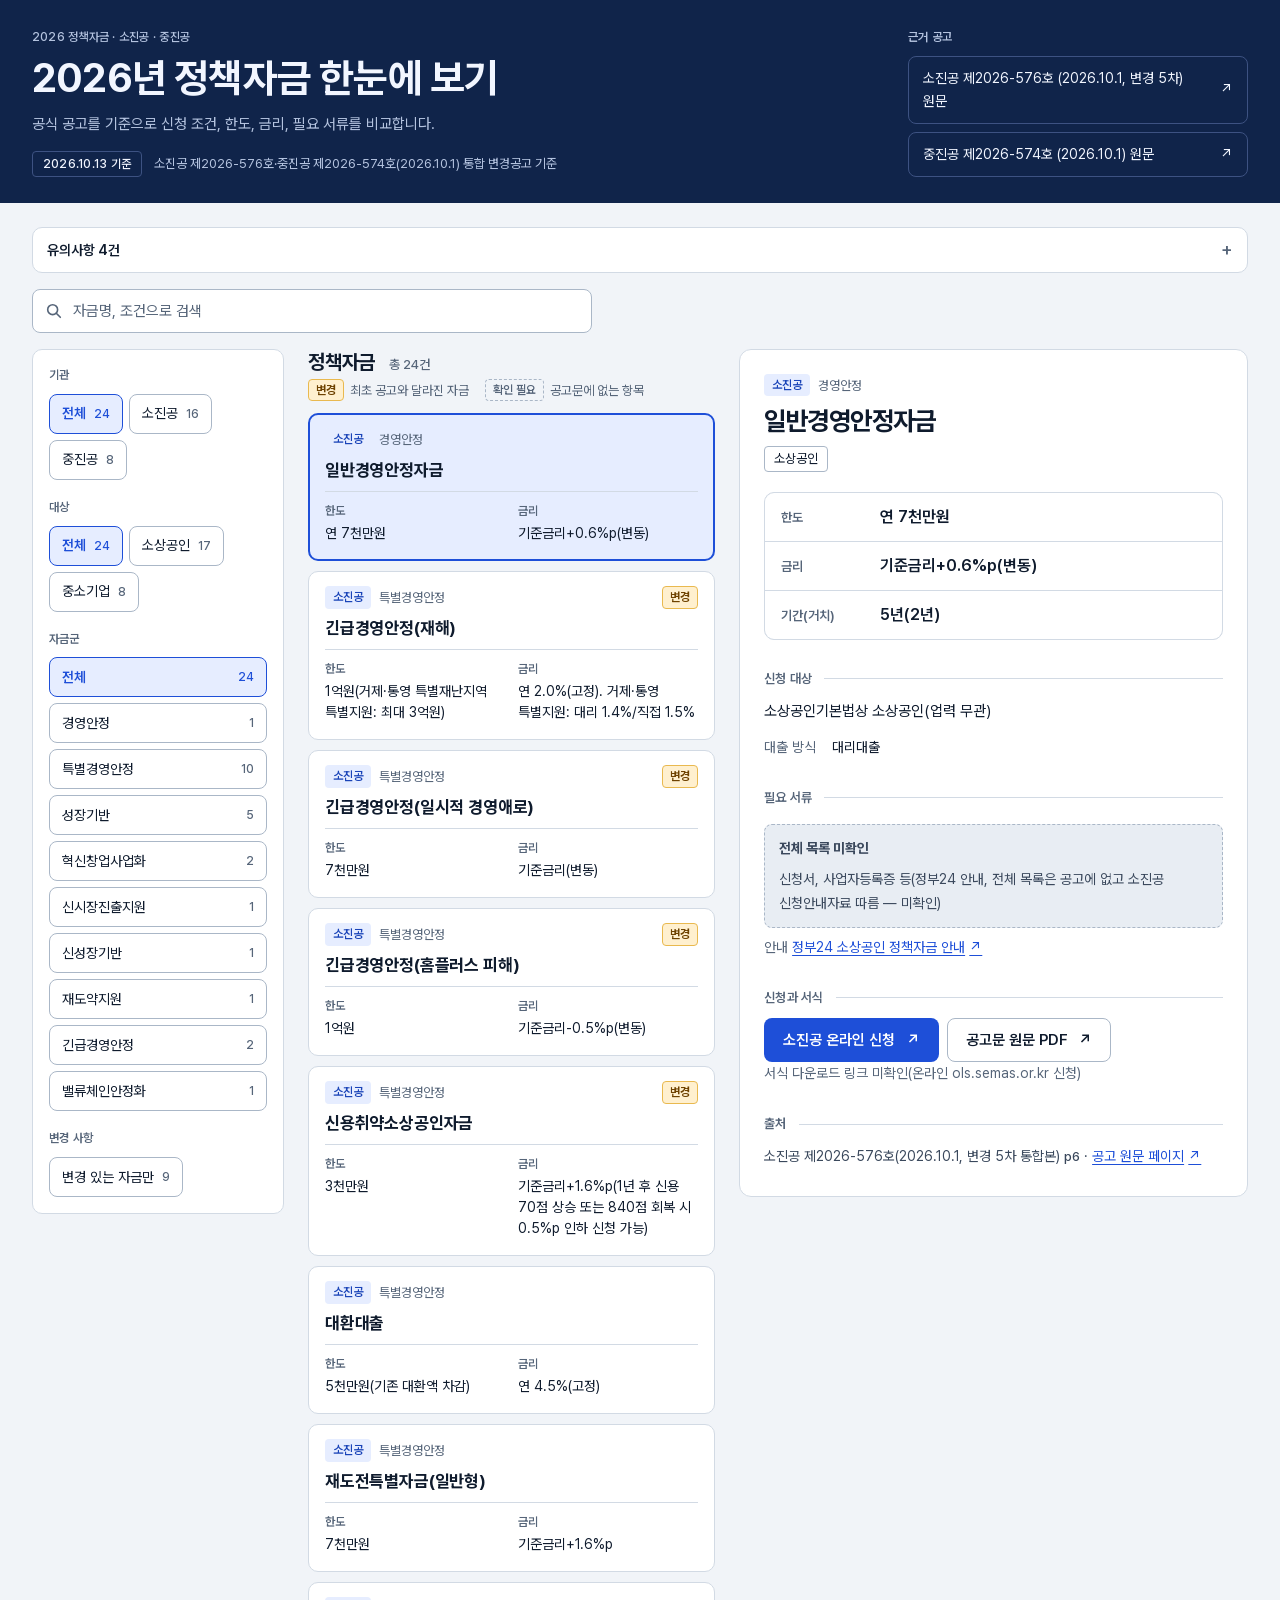
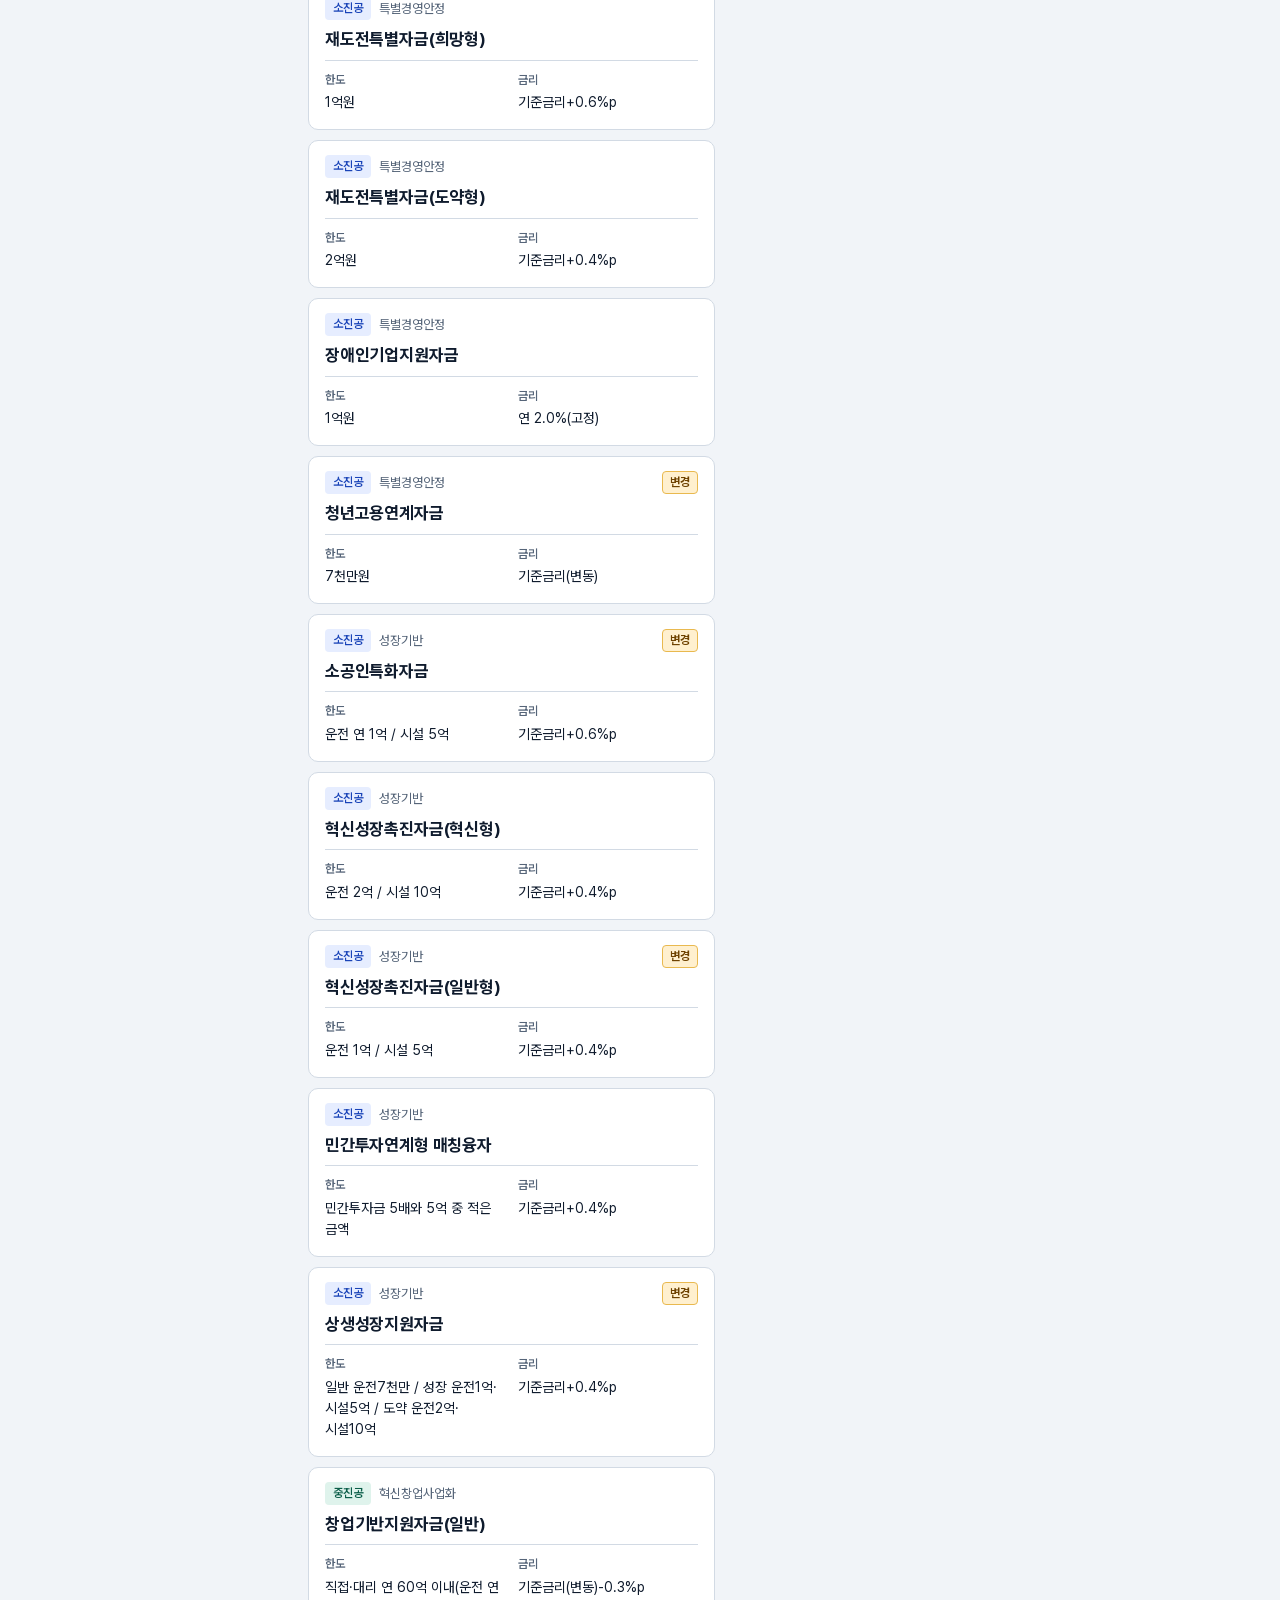
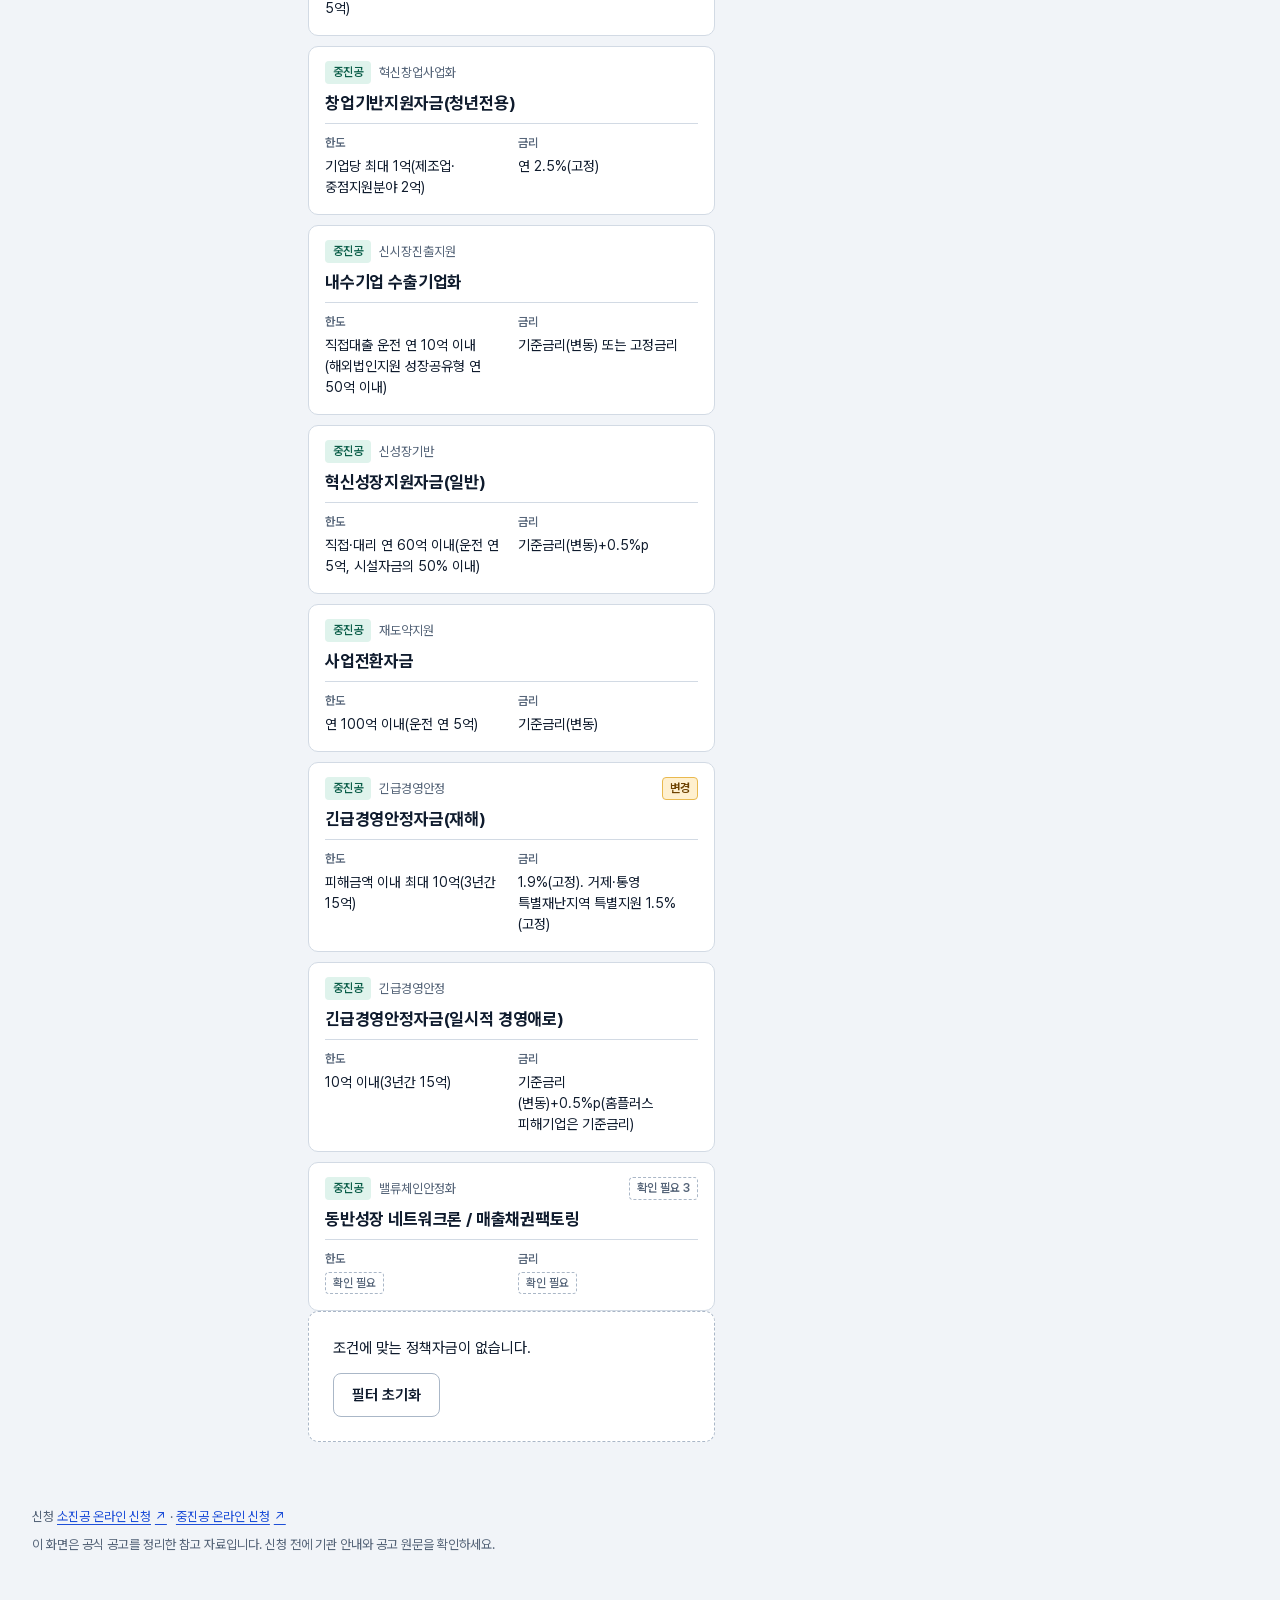
==== commit 00414639: "feat(apps): switch policy-fund typography to embedded Pretendard Replace IBM Plex Sans KR with Prete" ====
--- a/apps/policy-fund/index.html
+++ b/apps/policy-fund/index.html
@@ -4,9 +4,6 @@
   <meta charset="utf-8">
   <meta name="viewport" content="width=device-width, initial-scale=1">
   <title>정책자금 한눈에 보기</title>
-  <link rel="preconnect" href="https://fonts.googleapis.com">
-  <link rel="preconnect" href="https://fonts.gstatic.com" crossorigin>
-  <link rel="stylesheet" href="https://fonts.googleapis.com/css2?family=IBM+Plex+Mono:wght@500&family=IBM+Plex+Sans+KR:wght@400;500;600;700&display=swap">
   <link rel="stylesheet" href="styles.css">
 </head>
 <body>
--- a/apps/policy-fund/styles.css
+++ b/apps/policy-fund/styles.css
@@ -1,3 +1,12 @@
+/* Pretendard Variable (SIL OFL 1.1), subset to Basic Latin, KS X 1001 Hangul and the characters used here. */
+@font-face {
+  font-family: "Pretendard";
+  src: url("fonts/pretendard-subset.woff2") format("woff2");
+  font-weight: 400 700;
+  font-style: normal;
+  font-display: swap;
+}
+
 /*
  * Layout: dark masthead states the subject; below it a toolbar, filters, result cards and a detail
  * panel. Phone: single column with the detail as a full-screen sheet. Tablet: filters on top, list
@@ -29,8 +38,7 @@
   --mast-line: #3d5282;
   --focus: #1e4fd8;
   --gutter: clamp(16px, 3vw, 32px);
-  --font-body: "IBM Plex Sans KR", "Pretendard", "Noto Sans KR", "Apple SD Gothic Neo", "Malgun Gothic", system-ui, sans-serif;
-  --font-mono: "IBM Plex Mono", ui-monospace, "SF Mono", Menlo, Consolas, monospace;
+  --font-body: "Pretendard", -apple-system, BlinkMacSystemFont, "Apple SD Gothic Neo", "Malgun Gothic", "Noto Sans KR", system-ui, sans-serif;
 }
 
 @media (prefers-color-scheme: dark) {
@@ -113,6 +121,8 @@
 
 .ext { margin-left: 0.3em; }
 
+.eyebrow, .stamp, .count, .opt .n, .src .mono, .notice summary::after { font-variant-numeric: tabular-nums; }
+
 .visually-hidden {
   position: absolute;
   width: 1px;
@@ -138,7 +148,7 @@
 /* Masthead */
 .masthead { background: var(--mast-bg); color: var(--mast-ink); }
 .masthead-inner { display: grid; gap: 24px; padding-block: 28px 26px; }
-.eyebrow { font: 500 12px/1.4 var(--font-mono); letter-spacing: 0.06em; color: var(--mast-muted); }
+.eyebrow { font: 500 12px/1.4 var(--font-body); letter-spacing: 0.02em; color: var(--mast-muted); }
 .masthead h1 {
   margin-block: 8px 10px;
   font-size: clamp(27px, 5vw, 40px);
@@ -153,11 +163,11 @@
   padding: 2px 10px;
   border: 1px solid var(--mast-line);
   border-radius: 4px;
-  font: 500 12px/1.7 var(--font-mono);
-  letter-spacing: 0.04em;
+  font: 500 12px/1.7 var(--font-body);
+  letter-spacing: 0.02em;
   color: var(--mast-ink);
 }
-.sources-title { margin-bottom: 8px; font-size: 12px; font-weight: 600; letter-spacing: 0.04em; color: var(--mast-muted); }
+.sources-title { margin-bottom: 8px; font-size: 12px; font-weight: 600; letter-spacing: 0.02em; color: var(--mast-muted); }
 .sources ul { display: grid; gap: 0; }
 .sources a {
   display: flex;
@@ -190,7 +200,7 @@
   list-style: none;
 }
 .notice summary::-webkit-details-marker { display: none; }
-.notice summary::after { content: "+"; font: 500 18px/1 var(--font-mono); color: var(--muted); }
+.notice summary::after { content: "+"; font: 500 18px/1 var(--font-body); color: var(--muted); }
 .notice[open] summary::after { content: "\2212"; }
 .notice ul { display: grid; gap: 8px; padding: 0 14px 14px; font-size: 14px; color: var(--ink-2); }
 .notice li { position: relative; padding-left: 14px; }
@@ -250,7 +260,7 @@
   border-radius: 10px;
 }
 .shell[data-filters="open"] .filters { display: grid; }
-.facet-title { margin-bottom: 8px; font-size: 12px; font-weight: 600; letter-spacing: 0.04em; color: var(--muted); }
+.facet-title { margin-bottom: 8px; font-size: 12px; font-weight: 600; letter-spacing: 0.02em; color: var(--muted); }
 .opts { display: flex; flex-wrap: wrap; gap: 6px; }
 .opt {
   display: inline-flex;
@@ -266,7 +276,7 @@
 }
 .opt:hover { border-color: var(--accent); }
 .opt[aria-pressed="true"] { background: var(--accent-soft); border-color: var(--accent); color: var(--accent); font-weight: 600; }
-.opt .n { font: 500 12px/1 var(--font-mono); color: var(--muted); }
+.opt .n { font: 500 12px/1 var(--font-body); color: var(--muted); }
 .opt[aria-pressed="true"] .n { color: var(--accent); }
 .opt[disabled] { opacity: 0.45; cursor: not-allowed; }
 .link-btn {
@@ -284,7 +294,7 @@
 /* Results */
 .results-head { display: flex; flex-wrap: wrap; align-items: baseline; gap: 4px 14px; margin-bottom: 12px; }
 .results-head h2 { font-size: 20px; line-height: 1.3; letter-spacing: -0.01em; }
-.count { font: 500 13px/1.5 var(--font-mono); color: var(--muted); }
+.count { font: 500 13px/1.5 var(--font-body); color: var(--muted); }
 .legend { display: flex; flex-wrap: wrap; align-items: center; gap: 6px 8px; flex-basis: 100%; font-size: 13px; color: var(--muted); }
 .legend-item { display: inline-flex; align-items: center; gap: 6px; margin-right: 8px; white-space: nowrap; }
 
@@ -306,7 +316,7 @@
 .card-title { font-size: 17px; font-weight: 700; line-height: 1.4; letter-spacing: -0.01em; }
 .facts { display: grid; grid-template-columns: minmax(0, 1fr) minmax(0, 1fr); gap: 12px; padding-top: 10px; border-top: 1px solid var(--line); }
 .fact { display: grid; gap: 2px; align-content: start; min-width: 0; }
-.fact-k { font-size: 12px; font-weight: 600; letter-spacing: 0.04em; color: var(--muted); }
+.fact-k { font-size: 12px; font-weight: 600; letter-spacing: 0.02em; color: var(--muted); }
 .fact-v {
   display: -webkit-box;
   -webkit-box-orient: vertical;
@@ -386,7 +396,7 @@
 .callout--check { background: var(--surface-2); border: 1px dashed var(--line-strong); color: var(--ink-2); }
 
 .sec { margin-top: 28px; }
-.sec h3 { display: flex; align-items: center; gap: 12px; margin-bottom: 10px; font-size: 13px; font-weight: 600; letter-spacing: 0.04em; color: var(--muted); }
+.sec h3 { display: flex; align-items: center; gap: 12px; margin-bottom: 10px; font-size: 13px; font-weight: 600; letter-spacing: 0.02em; color: var(--muted); }
 .sec h3::after { content: ""; flex: 1; height: 1px; background: var(--line); }
 .sec p + p, .sec p + .stage, .sec .callout + p { margin-top: 8px; }
 .sec .note { font-size: 14px; color: var(--muted); }
@@ -426,7 +436,7 @@
 .btn--secondary:hover { border-color: var(--accent); color: var(--accent); }
 
 .src { font-size: 14px; color: var(--ink-2); }
-.src .mono { font: 500 13px/1.6 var(--font-mono); }
+.src .mono { font: 500 13px/1.6 var(--font-body); }
 
 .site-foot { display: grid; gap: 6px; padding-block: 8px 48px; font-size: 13px; color: var(--muted); }
 
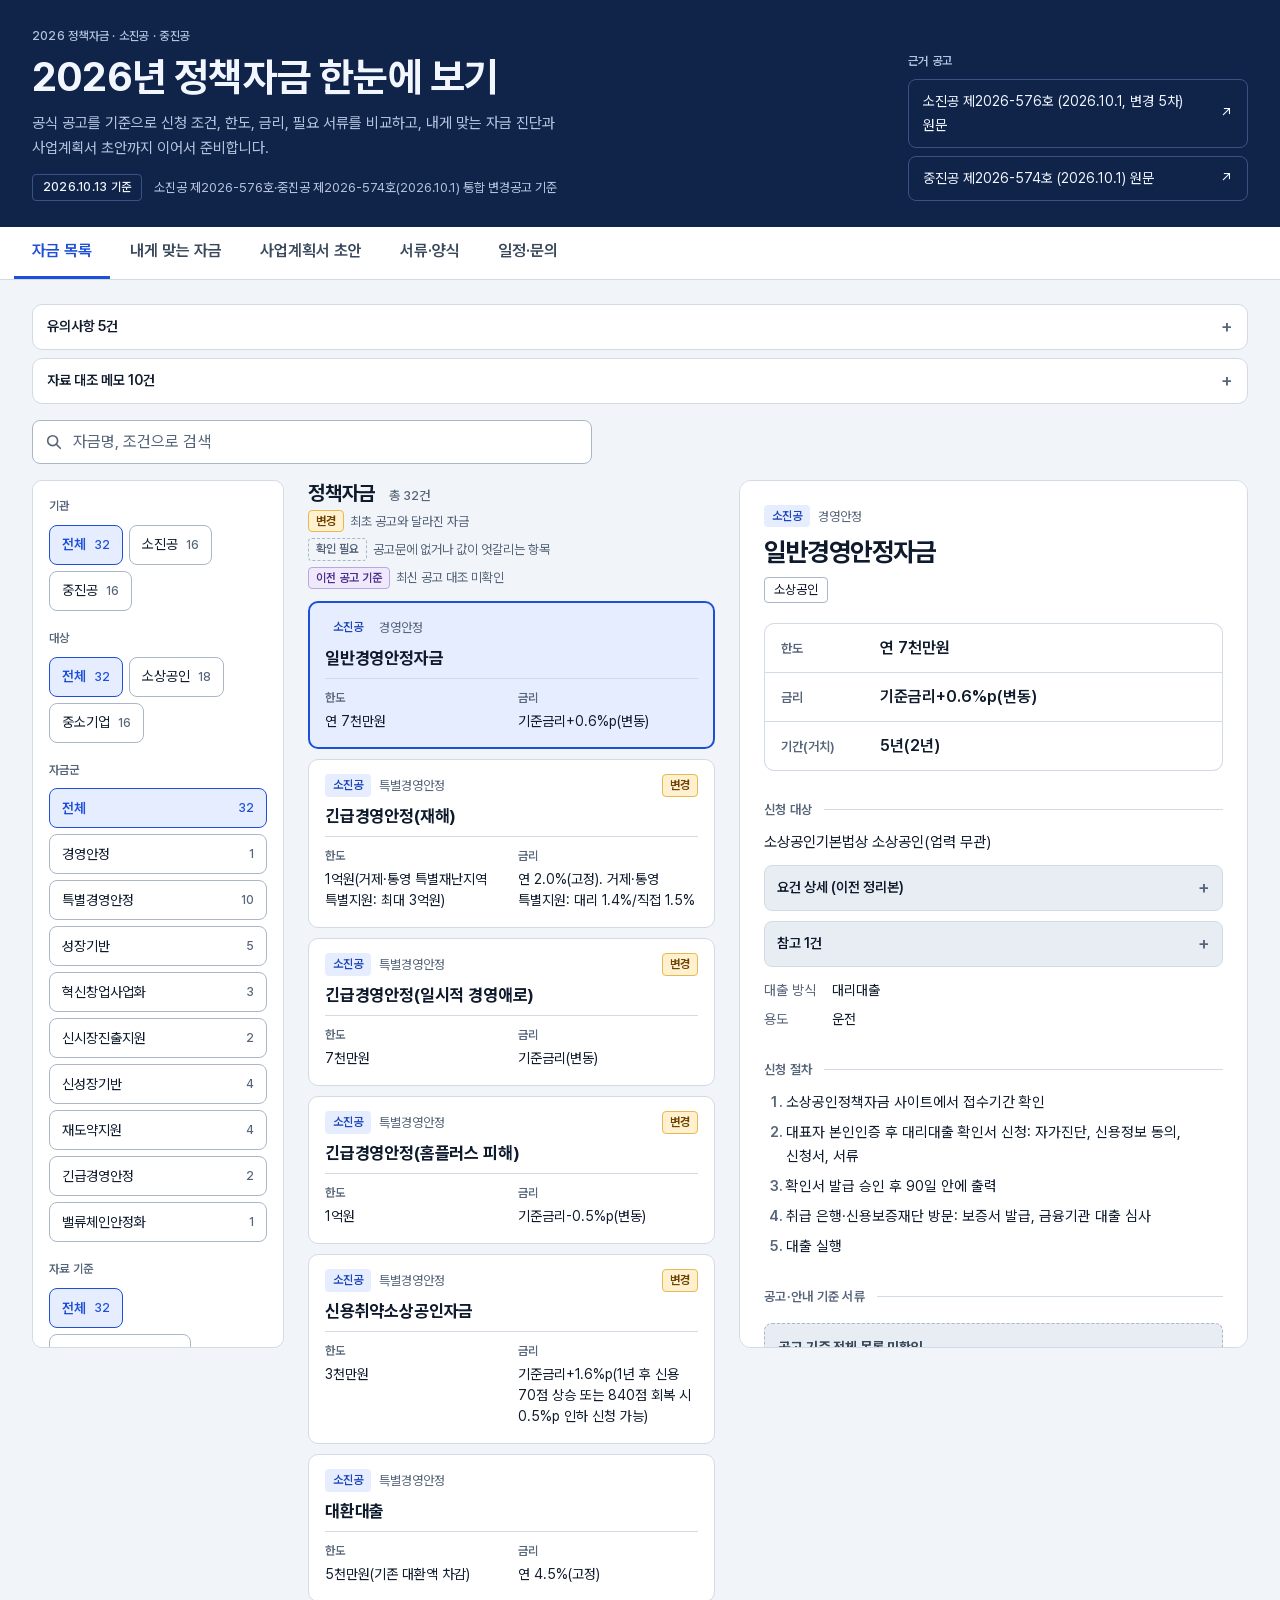
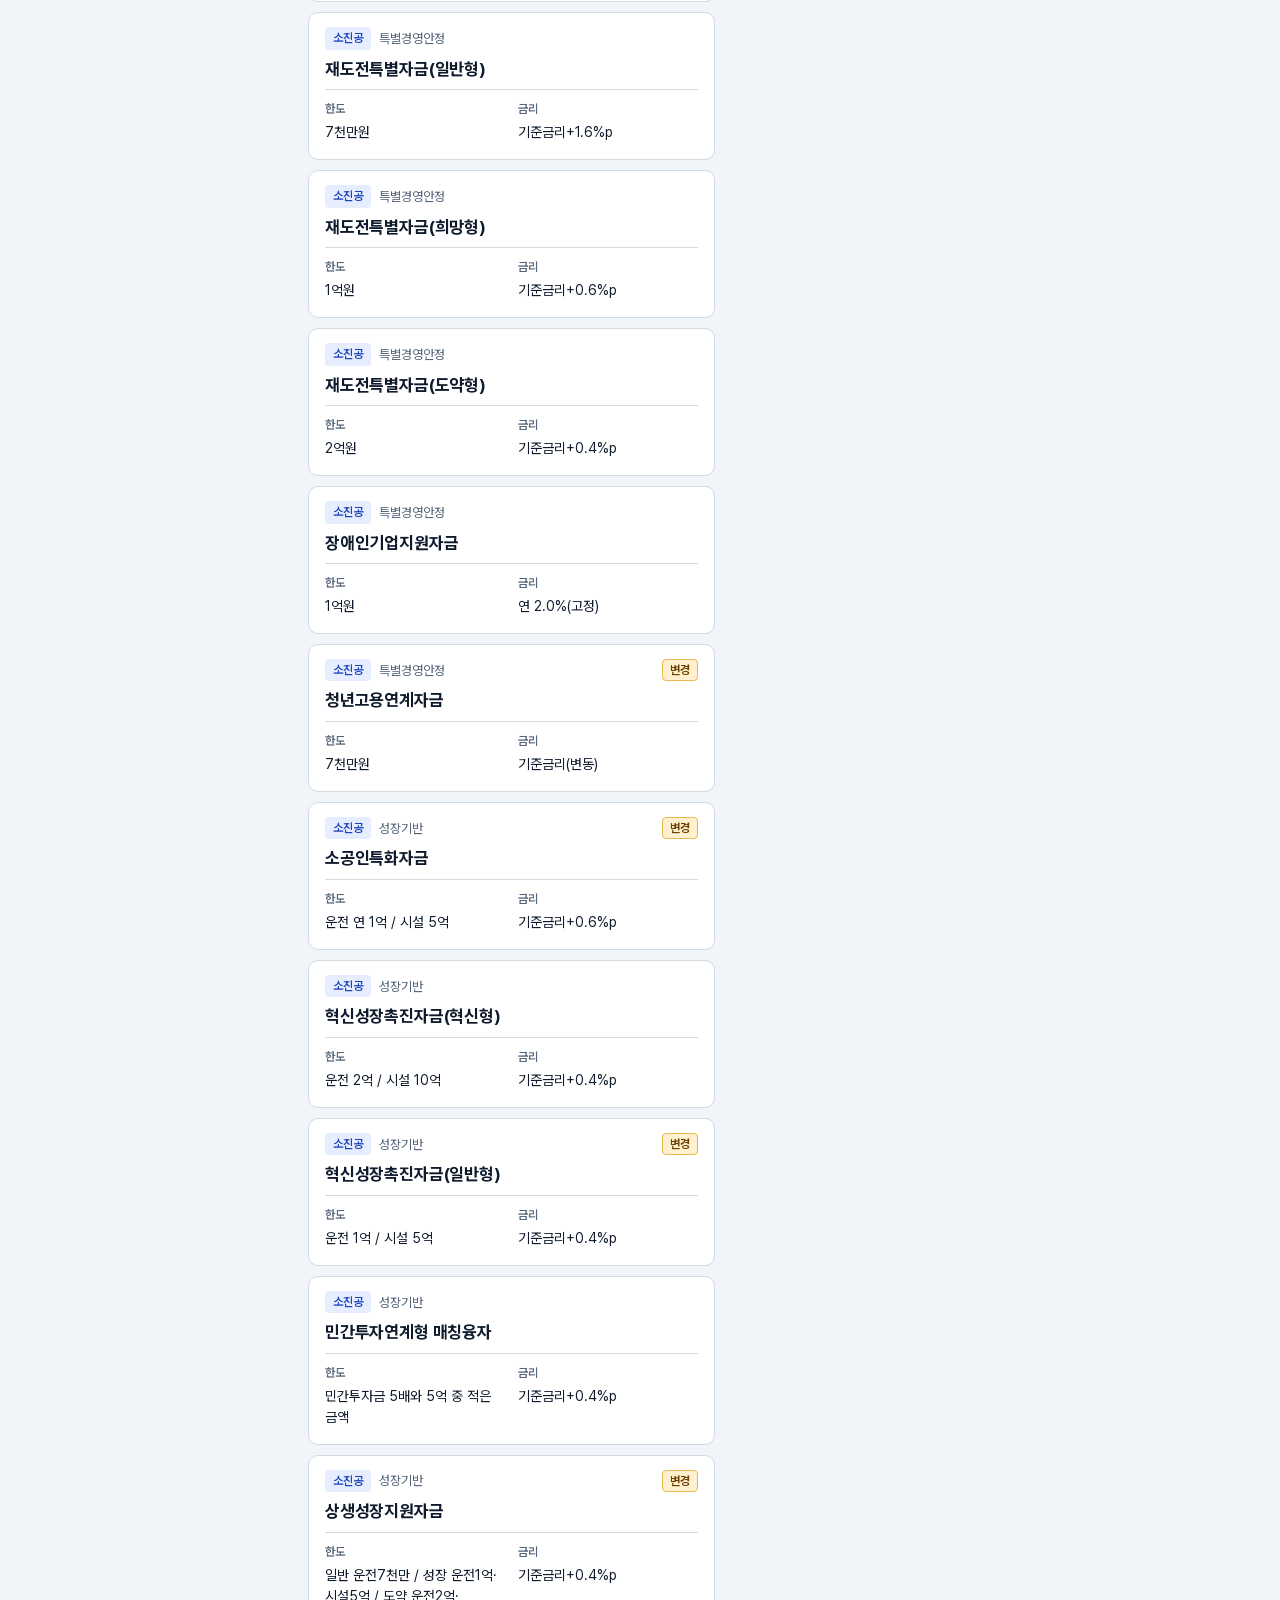
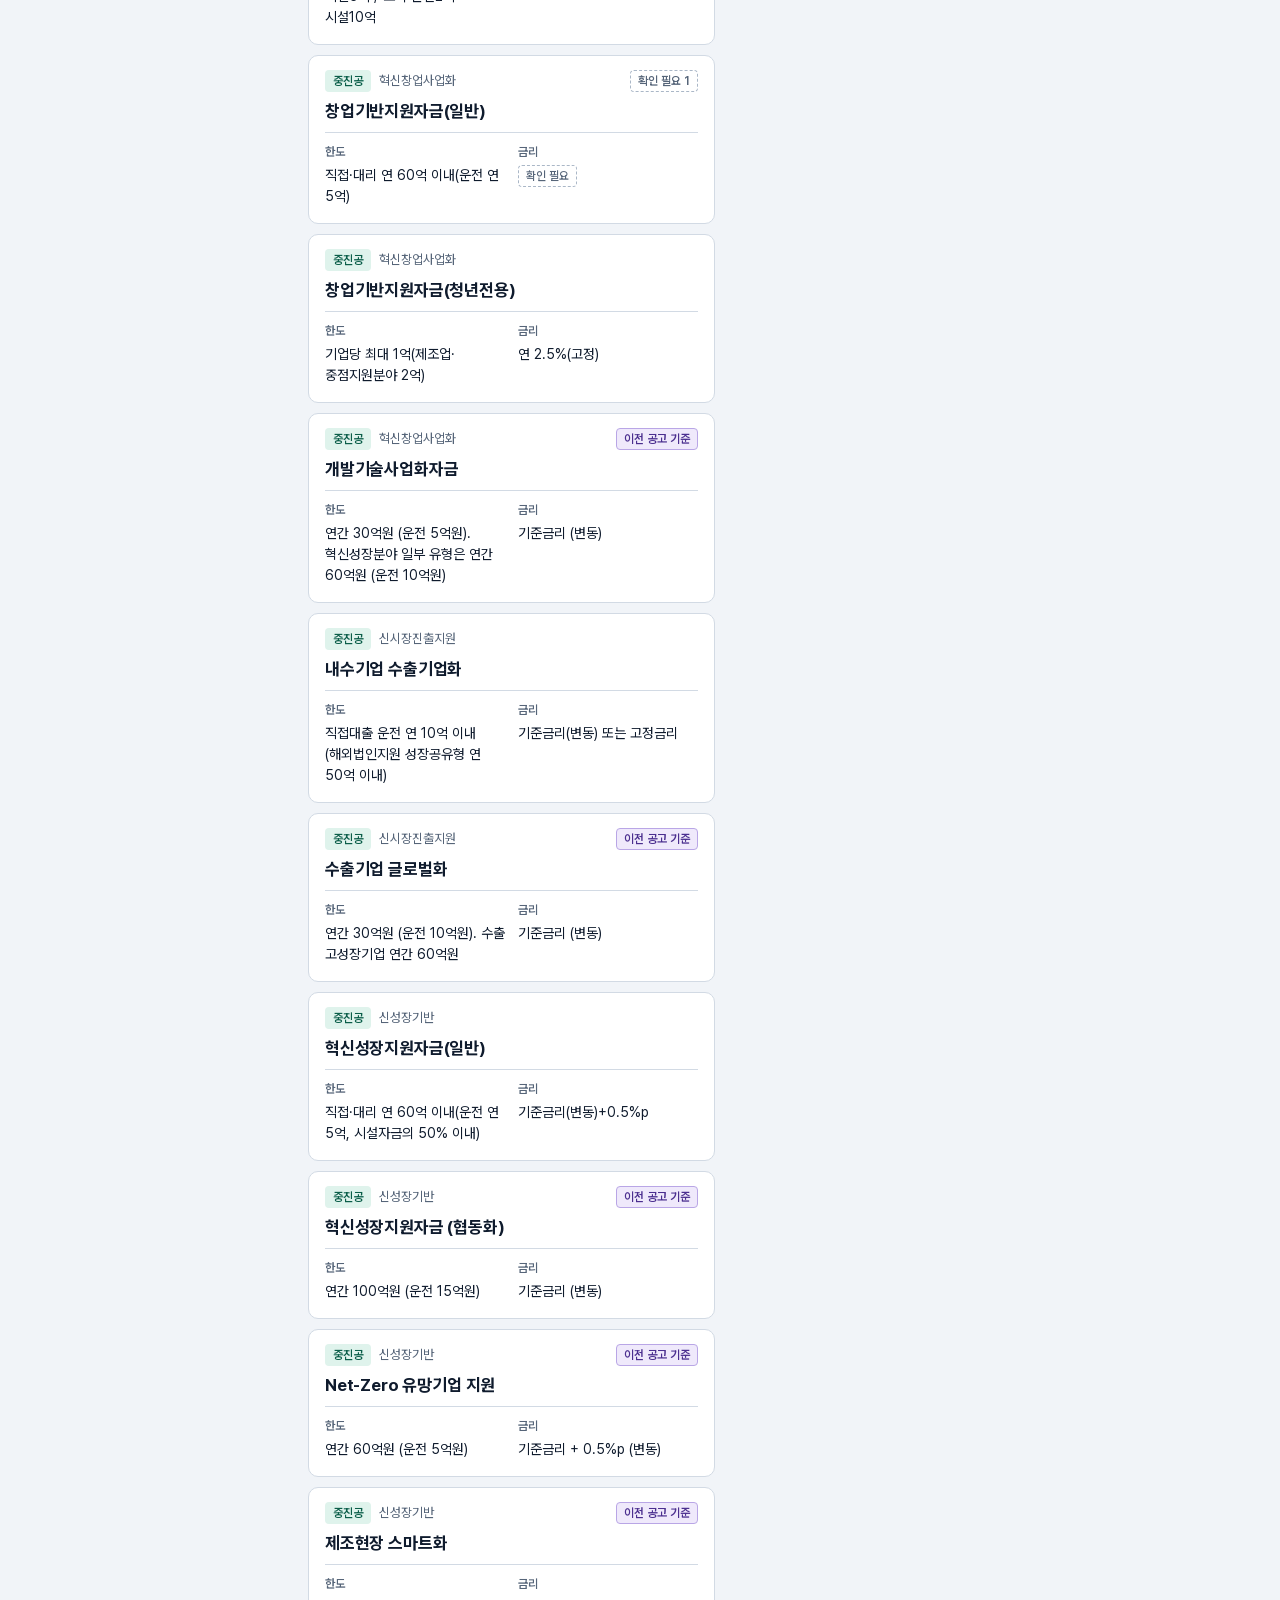
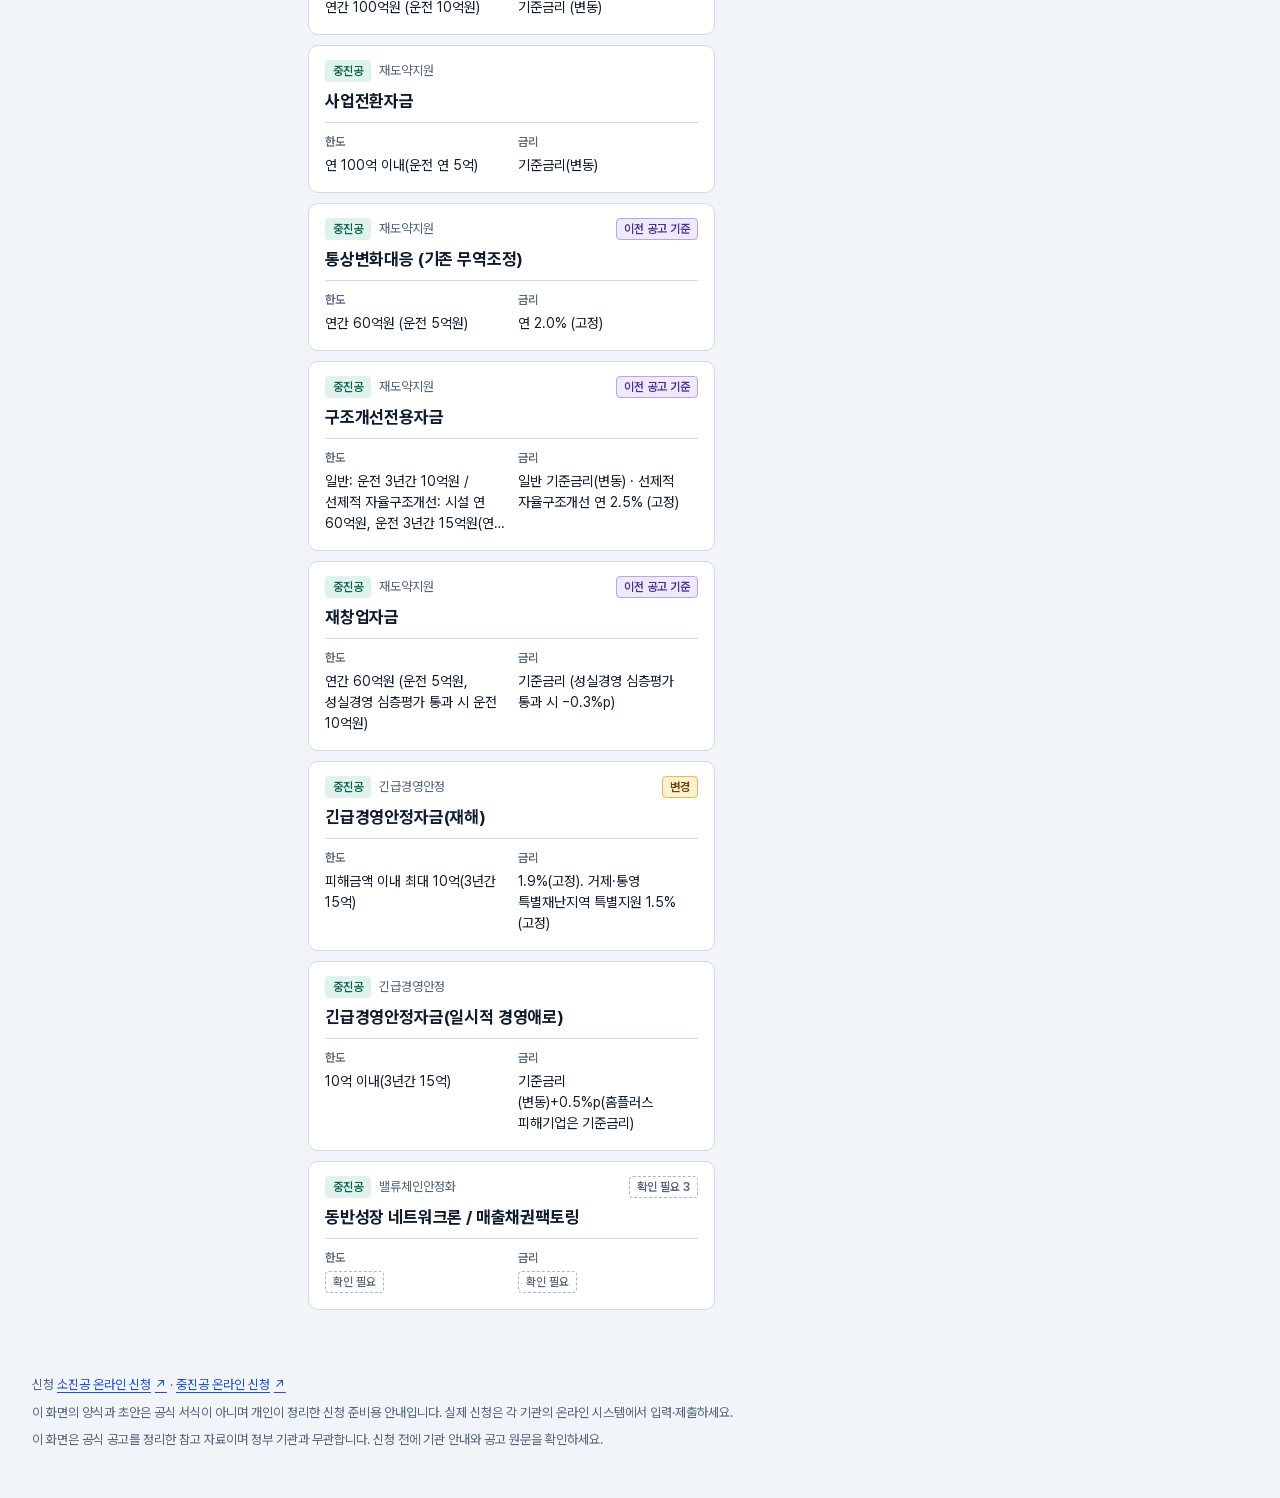
==== commit e29126fb: "feat(apps): merge finder features into the policy-fund screen Bring the "정책자금 길잡이" features from the" ====
--- a/apps/policy-fund/index.html
+++ b/apps/policy-fund/index.html
@@ -7,14 +7,14 @@
   <link rel="stylesheet" href="styles.css">
 </head>
 <body>
-  <a class="skip" href="#fund-list">목록으로 건너뛰기</a>
+  <a class="skip" href="#main">본문으로 건너뛰기</a>
 
   <header class="masthead">
     <div class="wrap masthead-inner">
       <div class="masthead-copy">
         <p class="eyebrow">2026 정책자금 · 소진공 · 중진공</p>
         <h1 id="page-title">정책자금 한눈에 보기</h1>
-        <p class="lede">공식 공고를 기준으로 신청 조건, 한도, 금리, 필요 서류를 비교합니다.</p>
+        <p class="lede">공식 공고를 기준으로 신청 조건, 한도, 금리, 필요 서류를 비교하고, 내게 맞는 자금 진단과 사업계획서 초안까지 이어서 준비합니다.</p>
         <p class="asof"><span class="stamp" id="as-of"></span><span id="basis"></span></p>
       </div>
       <nav class="sources" aria-label="근거 공고">
@@ -24,59 +24,342 @@
     </div>
   </header>
 
-  <div class="wrap shell" id="shell" data-filters="closed">
-    <details class="notice" id="notice">
-      <summary><span id="notice-title">유의사항</span></summary>
-      <ul id="caveats"></ul>
-    </details>
-
-    <div class="toolbar">
-      <label class="search" for="q">
-        <span class="visually-hidden">자금명이나 조건으로 검색</span>
-        <svg class="search-icon" viewBox="0 0 20 20" aria-hidden="true" focusable="false">
-          <circle cx="8.5" cy="8.5" r="5.5" fill="none" stroke="currentColor" stroke-width="1.8"></circle>
-          <path d="M12.8 12.8 17 17" fill="none" stroke="currentColor" stroke-width="1.8" stroke-linecap="round"></path>
-        </svg>
-        <input id="q" type="search" placeholder="자금명, 조건으로 검색" autocomplete="off">
-      </label>
-      <button id="filter-toggle" class="filter-toggle" type="button" aria-expanded="false" aria-controls="filters">
-        필터<span id="filter-badge" class="filter-badge" hidden></span>
-      </button>
+  <nav class="views" aria-label="화면 전환">
+    <div class="wrap">
+      <div class="views-inner" role="tablist" aria-label="화면">
+        <button type="button" role="tab" id="tab-list" aria-controls="view-list" aria-selected="true" data-view="list">자금 목록</button>
+        <button type="button" role="tab" id="tab-finder" aria-controls="view-finder" aria-selected="false" tabindex="-1" data-view="finder">내게 맞는 자금</button>
+        <button type="button" role="tab" id="tab-draft" aria-controls="view-draft" aria-selected="false" tabindex="-1" data-view="draft">사업계획서 초안</button>
+        <button type="button" role="tab" id="tab-docs" aria-controls="view-docs" aria-selected="false" tabindex="-1" data-view="docs">서류·양식</button>
+        <button type="button" role="tab" id="tab-schedule" aria-controls="view-schedule" aria-selected="false" tabindex="-1" data-view="schedule">일정·문의</button>
+      </div>
     </div>
-
-    <aside id="filters" class="filters" aria-label="필터">
-      <div class="facet" id="facet-agency"></div>
-      <div class="facet" id="facet-target"></div>
-      <div class="facet facet--group" id="facet-group"></div>
-      <div class="facet facet--changed" id="facet-changed"></div>
-      <button id="reset" class="link-btn" type="button" hidden>필터 초기화</button>
-    </aside>
-
-    <section class="results" aria-labelledby="results-title">
-      <div class="results-head">
-        <h2 id="results-title">정책자금</h2>
-        <p id="count" class="count" aria-live="polite"></p>
-        <p class="legend">
-          <span class="legend-item"><span class="flag flag--change">변경</span>최초 공고와 달라진 자금</span>
-          <span class="legend-item"><span class="flag flag--check">확인 필요</span>공고문에 없는 항목</span>
-        </p>
-      </div>
-      <ul id="fund-list" class="fund-list"></ul>
-      <div id="empty" class="empty" hidden>
-        <p>조건에 맞는 정책자금이 없습니다.</p>
-        <button id="empty-reset" class="btn btn--secondary" type="button">필터 초기화</button>
-      </div>
-    </section>
-
-    <article id="detail" class="detail" aria-labelledby="detail-title"></article>
-  </div>
+  </nav>
+
+  <main id="main" tabindex="-1">
+    <!-- 1. 자금 목록 -->
+    <section class="view" id="view-list" role="tabpanel" aria-labelledby="tab-list">
+      <div class="wrap shell" id="shell" data-filters="closed">
+        <div class="notices">
+          <details class="notice" id="notice">
+            <summary><span id="notice-title">유의사항</span></summary>
+            <ul id="caveats"></ul>
+          </details>
+          <details class="notice" id="recon">
+            <summary><span id="recon-title">자료 대조 메모</span></summary>
+            <div class="recon-body">
+              <p class="recon-lead">최신 공고 정리본(CSV)과 이전 정리본이 겹치는 자금은 최신 값을 따랐습니다. 아래는 어느 쪽 값인지 확정하지 못했거나 한쪽에만 있는 항목입니다.</p>
+              <ul id="recon-list"></ul>
+            </div>
+          </details>
+        </div>
+
+        <div class="toolbar">
+          <label class="search" for="q">
+            <span class="visually-hidden">자금명이나 조건으로 검색</span>
+            <svg class="search-icon" viewBox="0 0 20 20" aria-hidden="true" focusable="false">
+              <circle cx="8.5" cy="8.5" r="5.5" fill="none" stroke="currentColor" stroke-width="1.8"></circle>
+              <path d="M12.8 12.8 17 17" fill="none" stroke="currentColor" stroke-width="1.8" stroke-linecap="round"></path>
+            </svg>
+            <input id="q" type="search" placeholder="자금명, 조건으로 검색" autocomplete="off">
+          </label>
+          <button id="filter-toggle" class="filter-toggle" type="button" aria-expanded="false" aria-controls="filters">
+            필터<span id="filter-badge" class="filter-badge" hidden></span>
+          </button>
+        </div>
+
+        <aside id="filters" class="filters" aria-label="필터">
+          <div class="facet" id="facet-agency"></div>
+          <div class="facet" id="facet-target"></div>
+          <div class="facet facet--group" id="facet-group"></div>
+          <div class="facet" id="facet-basis"></div>
+          <div class="facet facet--changed" id="facet-changed"></div>
+          <button id="reset" class="link-btn" type="button" hidden>필터 초기화</button>
+        </aside>
+
+        <section class="results" aria-labelledby="results-title">
+          <div class="results-head">
+            <h2 id="results-title">정책자금</h2>
+            <p id="count" class="count" aria-live="polite"></p>
+            <p class="legend">
+              <span class="legend-item"><span class="flag flag--change">변경</span>최초 공고와 달라진 자금</span>
+              <span class="legend-item"><span class="flag flag--check">확인 필요</span>공고문에 없거나 값이 엇갈리는 항목</span>
+              <span class="legend-item"><span class="flag flag--legacy">이전 공고 기준</span>최신 공고 대조 미확인</span>
+            </p>
+          </div>
+          <ul id="fund-list" class="fund-list"></ul>
+          <div id="empty" class="empty" hidden>
+            <p>조건에 맞는 정책자금이 없습니다.</p>
+            <button id="empty-reset" class="btn btn--secondary" type="button">필터 초기화</button>
+          </div>
+        </section>
+
+        <article id="detail" class="detail" aria-labelledby="detail-title"></article>
+      </div>
+    </section>
+
+    <!-- 2. 내게 맞는 자금 -->
+    <section class="view" id="view-finder" role="tabpanel" aria-labelledby="tab-finder" hidden>
+      <div class="wrap shell shell--finder" id="shell-finder" data-panel="closed">
+        <div class="notices">
+          <p class="note-box" id="finder-basis" role="note"></p>
+        </div>
+
+        <div class="toolbar toolbar--finder">
+          <button id="profile-toggle" class="profile-toggle" type="button" aria-expanded="false" aria-controls="profile">
+            <span class="profile-toggle-label">내 사업 정보</span>
+            <span class="profile-toggle-sum" id="profile-sum"></span>
+          </button>
+        </div>
+
+        <form id="profile" class="profile" autocomplete="off" aria-label="내 사업 정보">
+          <p class="example-note" id="example-note" role="note">예시 값으로 시작했습니다. 내 사업 정보로 바꾸면 결과가 바로 바뀝니다.</p>
+
+          <fieldset>
+            <legend>사업 현황</legend>
+            <div class="radio-row" role="radiogroup" aria-label="사업 상태">
+              <label class="radio"><input type="radio" name="bizStatus" value="operating"><span>사업 중</span></label>
+              <label class="radio"><input type="radio" name="bizStatus" value="prospective"><span>예비창업자</span></label>
+            </div>
+            <label class="field" for="industry">업종
+              <select id="industry" name="industry">
+                <option value="mfg">제조업</option>
+                <option value="construction">건설업</option>
+                <option value="transport">운수업</option>
+                <option value="mining">광업</option>
+                <option value="wholesale_retail">도·소매업</option>
+                <option value="food_lodging">음식·숙박업</option>
+                <option value="service">서비스업</option>
+                <option value="other">그 밖의 업종</option>
+              </select>
+            </label>
+            <div class="two">
+              <label class="field" for="employees">상시근로자 수(명)
+                <input id="employees" name="employees" type="number" min="0" step="1" inputmode="numeric">
+              </label>
+              <label class="field" for="years">업력(년)
+                <input id="years" name="years" type="number" min="0" step="0.5" inputmode="decimal">
+              </label>
+            </div>
+            <label class="field" for="need">필요한 자금
+              <select id="need" name="need">
+                <option value="working">운전자금 (재료비·인건비·임차료 등)</option>
+                <option value="facility">시설자금 (설비·사업장)</option>
+                <option value="both">둘 다</option>
+              </select>
+            </label>
+            <p class="derived" id="derived" aria-live="polite"></p>
+          </fieldset>
+
+          <fieldset>
+            <legend>신용·수출·매출</legend>
+            <label class="field" for="ncb">신용점수 (NCB)
+              <select id="ncb" name="ncb">
+                <option value="unknown">모름</option>
+                <option value="le839">839점 이하</option>
+                <option value="mid">840~919점</option>
+                <option value="ge920">920점 이상</option>
+              </select>
+            </label>
+            <label class="field" for="exportLevel">최근 1년 수출실적
+              <select id="exportLevel" name="exportLevel">
+                <option value="none">없음</option>
+                <option value="lt100k">10만불 미만</option>
+                <option value="gte100k">10만불 이상</option>
+              </select>
+            </label>
+            <label class="field" for="salesDrop">직전 대비 매출 감소
+              <select id="salesDrop" name="salesDrop">
+                <option value="none">10% 미만 또는 없음</option>
+                <option value="10">10% 이상 15% 미만</option>
+                <option value="15">15% 이상</option>
+              </select>
+            </label>
+          </fieldset>
+
+          <fieldset>
+            <legend>해당되는 것을 모두 선택</legend>
+            <div class="chips" id="flag-chips"></div>
+          </fieldset>
+
+          <fieldset>
+            <legend>융자제한 점검</legend>
+            <p class="hint">해당하면 체크하세요. 대부분의 자금에서 신청이 제한되거나 예외 확인이 필요합니다.</p>
+            <div class="chips" id="excl-chips"></div>
+          </fieldset>
+
+          <button type="button" class="link-btn" id="profile-reset">입력 초기화</button>
+        </form>
+
+        <section class="results" aria-labelledby="finder-results-title">
+          <div class="results-head">
+            <h2 id="finder-results-title">진단 결과</h2>
+            <p id="finder-count" class="count" aria-live="polite"></p>
+          </div>
+          <div id="finder-results"></div>
+        </section>
+
+        <article id="detail-finder" class="detail" aria-label="자금 상세"></article>
+      </div>
+    </section>
+
+    <!-- 3. 사업계획서 초안 -->
+    <section class="view" id="view-draft" role="tabpanel" aria-labelledby="tab-draft" hidden>
+      <div class="wrap draft" id="draft" data-pane="form">
+        <div class="pane-switch" role="group" aria-label="입력과 미리보기">
+          <button type="button" class="pane-btn" data-pane-btn="form" aria-pressed="true">입력</button>
+          <button type="button" class="pane-btn" data-pane-btn="preview" aria-pressed="false">미리보기<span class="pane-badge" id="draft-missing-badge" hidden></span></button>
+        </div>
+
+        <form id="draft-form" class="profile draft-form" autocomplete="off" aria-label="사업계획서 입력">
+          <p class="example-note" id="draft-example" role="note">가상의 예시 데이터로 채워 두었습니다. 내 정보로 바꾸면 미리보기가 바로 바뀝니다.</p>
+          <div class="draft-tools">
+            <button type="button" class="link-btn" id="draft-clear">모두 비우기</button>
+            <button type="button" class="link-btn" id="draft-load" hidden>예시 불러오기</button>
+          </div>
+
+          <fieldset>
+            <legend>어떤 자금용 초안인가요</legend>
+            <label class="field" for="d-fund">대상 자금
+              <select id="d-fund" data-k="fundId"></select>
+            </label>
+            <p class="derived" id="d-profile-note"></p>
+          </fieldset>
+
+          <fieldset>
+            <legend>업체 정보</legend>
+            <div class="two">
+              <label class="field" for="d-company">상호<input id="d-company" data-k="company" type="text"></label>
+              <label class="field" for="d-ceo">대표자<input id="d-ceo" data-k="ceo" type="text"></label>
+            </div>
+            <div class="two">
+              <label class="field" for="d-open">개업(설립)일자<input id="d-open" data-k="openDate" type="date"></label>
+              <label class="field" for="d-industry">업종명<input id="d-industry" data-k="industryName" type="text" placeholder="예: 음식점업 (분식)"></label>
+            </div>
+            <label class="field" for="d-address">사업장 주소<input id="d-address" data-k="address" type="text"></label>
+            <label class="field" for="d-mainbiz">주요 사업내용 (한 줄)<input id="d-mainbiz" data-k="mainBiz" type="text"></label>
+          </fieldset>
+
+          <fieldset>
+            <legend>연도별 실적 (원)</legend>
+            <p class="hint">최근 3개년 매출을 입력하면 평균과 전년 대비 증감을 자동 계산합니다.</p>
+            <div id="sales-rows" class="rows"></div>
+          </fieldset>
+
+          <fieldset data-agency="semas">
+            <legend>영업현황</legend>
+            <label class="field" for="d-products">상품·서비스 (한 줄에 하나: 상품 | 판매 방식 | 매출 비중 | 가격)
+              <textarea id="d-products" data-k="products" rows="3"></textarea></label>
+            <label class="field" for="d-customers">주요 고객과 거래처<textarea id="d-customers" data-k="customers" rows="2"></textarea></label>
+            <label class="field" for="d-strengths">경쟁 환경과 강점<textarea id="d-strengths" data-k="strengths" rows="2"></textarea></label>
+            <label class="field" for="d-changes">최근 매출 변동과 원인<textarea id="d-changes" data-k="changes" rows="2"></textarea></label>
+          </fieldset>
+
+          <fieldset data-agency="kosmes">
+            <legend>사업·기술·고용</legend>
+            <label class="field" for="d-tech">제품·보유 기술 (특허·인증·R&amp;D)<textarea id="d-tech" data-k="tech" rows="3"></textarea></label>
+            <label class="field" for="d-market">시장·고객·수주 현황<textarea id="d-market" data-k="market" rows="3"></textarea></label>
+            <label class="field" for="d-hiring">고용·수출 계획<textarea id="d-hiring" data-k="hiring" rows="2"></textarea></label>
+          </fieldset>
+
+          <fieldset>
+            <legend>대표자 경력</legend>
+            <label class="field" for="d-careers">한 줄에 하나: 기간 | 근무처 | 담당 업무
+              <textarea id="d-careers" data-k="careers" rows="3"></textarea></label>
+          </fieldset>
+
+          <fieldset>
+            <legend>자금집행계획</legend>
+            <label class="field" for="d-apply">신청 금액 (원)
+              <input id="d-apply" data-k="applyAmount" type="number" min="0" step="1000000" inputmode="numeric"></label>
+            <div id="plan-rows" class="rows"></div>
+            <button type="button" class="btn btn--secondary btn--small" id="plan-add">행 추가</button>
+            <p class="derived" id="d-plan-sum" aria-live="polite"></p>
+          </fieldset>
+
+          <fieldset>
+            <legend>상환 계획</legend>
+            <label class="field" for="d-repay">상환 재원과 월 상환 가능 금액<textarea id="d-repay" data-k="repay" rows="3"></textarea></label>
+          </fieldset>
+        </form>
+
+        <section class="results draft-preview-pane" aria-labelledby="draft-preview-title">
+          <div class="results-head">
+            <h2 id="draft-preview-title">초안 미리보기</h2>
+            <p id="draft-missing" class="count" aria-live="polite"></p>
+          </div>
+          <ul id="draft-issues" class="issues"></ul>
+          <div class="btn-row draft-actions" id="draft-actions"></div>
+          <p class="src">직접 입력한 사실만 반영하고, 비어 있는 항목은 【작성 필요】로 남깁니다. 소진공은 각 절의 [복사]를 눌러 사업계획서 웹폼(영업현황·경력·자금집행계획)에 붙여 넣으세요.</p>
+          <p class="note-box" id="draft-disclaimer" role="note"></p>
+          <div id="draft-preview" class="preview"></div>
+        </section>
+      </div>
+    </section>
+
+    <!-- 4. 서류·양식 -->
+    <section class="view" id="view-docs" role="tabpanel" aria-labelledby="tab-docs" hidden>
+      <div class="wrap page">
+        <div class="page-head">
+          <h2>작성 양식·작성예시</h2>
+          <p class="note-box" id="docs-disclaimer" role="note"></p>
+          <p class="save-note" id="save-note" hidden></p>
+        </div>
+        <div class="forms" id="forms-grid"></div>
+
+        <div class="page-head">
+          <h2>필요 서류 한눈에</h2>
+          <p class="lead"><span class="tag tag--official">공고·안내 명시</span>는 공고나 이용안내서에 적힌 항목입니다. <span class="tag tag--typical">일반 요구</span>는 흔히 요구되지만 자금·창구에 따라 달라질 수 있어, 신청 화면의 "필수" 표시가 최종 기준입니다.</p>
+        </div>
+        <div id="doc-groups"></div>
+      </div>
+    </section>
+
+    <!-- 5. 일정·문의 -->
+    <section class="view" id="view-schedule" role="tabpanel" aria-labelledby="tab-schedule" hidden>
+      <div class="wrap page">
+        <div class="page-head">
+          <h2>소진공 접수 현황</h2>
+          <p class="lead" id="schedule-sub"></p>
+        </div>
+        <div class="table-scroll">
+          <table class="plain" id="schedule-table">
+            <thead><tr><th scope="col">구분</th><th scope="col">자금</th><th scope="col">접수기간</th></tr></thead>
+            <tbody></tbody>
+          </table>
+        </div>
+        <p class="lead">중진공은 지역본·지부별로 월별 신청 일정과 신청 가능 자금을 중진공 누리집에서 공지합니다. 재도약지원자금, 긴급경영안정자금(재해) 등은 수시 접수가 가능합니다.</p>
+
+        <div class="page-head"><h2>문의처</h2></div>
+        <ul class="contacts" id="contact-list"></ul>
+
+        <div class="page-head"><h2>공식 사이트</h2></div>
+        <ul class="site-links" id="link-list"></ul>
+
+        <aside class="warn-box">
+          <h3>불법 브로커 주의</h3>
+          <p>정책자금은 대표자 본인이 직접 신청하는 것이 원칙입니다. 수수료를 받고 신청을 대행해 준다는 제안은 불법 브로커일 수 있습니다. 소상공인정책자금 사이트에 불법 브로커 신고센터가 있습니다.</p>
+        </aside>
+      </div>
+    </section>
+  </main>
 
   <footer class="wrap site-foot">
     <p id="apply-links"></p>
-    <p>이 화면은 공식 공고를 정리한 참고 자료입니다. 신청 전에 기관 안내와 공고 원문을 확인하세요.</p>
+    <p id="foot-disclaimer"></p>
+    <p>이 화면은 공식 공고를 정리한 참고 자료이며 정부 기관과 무관합니다. 신청 전에 기관 안내와 공고 원문을 확인하세요.</p>
   </footer>
 
   <script src="data/funds.js"></script>
+  <script src="lib/eligibility.js"></script>
+  <script src="lib/draft.js"></script>
+  <script src="lib/docx.js"></script>
+  <script src="core.js"></script>
+  <script src="detail.js"></script>
+  <script src="list-view.js"></script>
+  <script src="finder-view.js"></script>
+  <script src="draft-view.js"></script>
+  <script src="docs-view.js"></script>
   <script src="app.js"></script>
 </body>
 </html>
--- a/apps/policy-fund/styles.css
+++ b/apps/policy-fund/styles.css
@@ -8,8 +8,8 @@
 }
 
 /*
- * Layout: dark masthead states the subject; below it a toolbar, filters, result cards and a detail
- * panel. Phone: single column with the detail as a full-screen sheet. Tablet: filters on top, list
+ * Layout: dark masthead states the subject; a tab bar switches the five views (list, finder, draft, forms,
+ * schedule); each view has a toolbar, filters or a form, result cards and a detail panel. Phone: single column with the detail as a full-screen sheet. Tablet: filters on top, list
  * and detail side by side. Desktop: filters, list and detail in three columns.
  */
 :root {
@@ -32,6 +32,17 @@
   --change-bg: #fff0cf;
   --change-ink: #6e4200;
   --change-line: #e9b94f;
+  --ok-bg: #e1f4e8;
+  --ok-ink: #0f5a2c;
+  --ok-line: #7bc99a;
+  --no-bg: #f7e8e8;
+  --no-ink: #8a2222;
+  --no-line: #d9a3a3;
+  --legacy-bg: #efe9fb;
+  --legacy-ink: #4b2f8f;
+  --legacy-line: #b9a6e6;
+  --mark-bg: #fff2a8;
+  --mark-ink: #4a3b00;
   --mast-bg: #10244a;
   --mast-ink: #f2f6ff;
   --mast-muted: #b4c3df;
@@ -62,6 +73,17 @@
     --change-bg: #3a2c0e;
     --change-ink: #f4c978;
     --change-line: #6d5424;
+    --ok-bg: #12301f;
+    --ok-ink: #8fe0ae;
+    --ok-line: #2f6a46;
+    --no-bg: #3a1b1d;
+    --no-ink: #f0aaaa;
+    --no-line: #6b3a3d;
+    --legacy-bg: #241d3d;
+    --legacy-ink: #cbb9ff;
+    --legacy-line: #4d4080;
+    --mark-bg: #4a3f10;
+    --mark-ink: #ffe27a;
     --mast-bg: #0f1b33;
     --mast-ink: #eef3fc;
     --mast-muted: #a3b4cf;
@@ -91,6 +113,17 @@
   --change-bg: #3a2c0e;
   --change-ink: #f4c978;
   --change-line: #6d5424;
+  --ok-bg: #12301f;
+  --ok-ink: #8fe0ae;
+  --ok-line: #2f6a46;
+  --no-bg: #3a1b1d;
+  --no-ink: #f0aaaa;
+  --no-line: #6b3a3d;
+  --legacy-bg: #241d3d;
+  --legacy-ink: #cbb9ff;
+  --legacy-line: #4d4080;
+  --mark-bg: #4a3f10;
+  --mark-ink: #ffe27a;
   --mast-bg: #0f1b33;
   --mast-ink: #eef3fc;
   --mast-muted: #a3b4cf;
@@ -100,6 +133,7 @@
 }
 
 * { box-sizing: border-box; }
+[hidden] { display: none !important; }
 
 body {
   margin: 0;
@@ -114,7 +148,7 @@
 h1, h2, h3, p, ul, dl, dd { margin: 0; }
 ul { padding: 0; list-style: none; }
 a { color: var(--accent); text-underline-offset: 3px; }
-button, input { font: inherit; color: inherit; }
+button { font: inherit; color: inherit; }
 button { cursor: pointer; }
 
 :focus-visible { outline: 3px solid var(--focus); outline-offset: 2px; }
@@ -187,6 +221,7 @@
   grid-template-columns: minmax(0, 1fr);
 }
 
+.notices { display: grid; gap: 8px; }
 .notice { background: var(--surface); border: 1px solid var(--line); border-radius: 10px; }
 .notice summary {
   display: flex;
@@ -202,13 +237,13 @@
 .notice summary::-webkit-details-marker { display: none; }
 .notice summary::after { content: "+"; font: 500 18px/1 var(--font-body); color: var(--muted); }
 .notice[open] summary::after { content: "\2212"; }
-.notice ul { display: grid; gap: 8px; padding: 0 14px 14px; font-size: 14px; color: var(--ink-2); }
-.notice li { position: relative; padding-left: 14px; }
-.notice li::before { content: ""; position: absolute; left: 0; top: 0.7em; width: 6px; height: 1.5px; background: var(--line-strong); }
+.notice > ul { display: grid; gap: 8px; padding: 0 14px 14px; font-size: 14px; color: var(--ink-2); }
+.notice > ul > li { position: relative; padding-left: 14px; }
+.notice > ul > li::before { content: ""; position: absolute; left: 0; top: 0.7em; width: 6px; height: 1.5px; background: var(--line-strong); }
 
 .toolbar {
   position: sticky;
-  top: env(safe-area-inset-top, 0px);
+  top: calc(env(safe-area-inset-top, 0px) + 49px);
   z-index: 20;
   display: flex;
   gap: 8px;
@@ -405,19 +440,6 @@
 
 .stage { margin-top: 14px; }
 .stage-name { font-size: 14px; font-weight: 700; }
-.checklist { display: grid; gap: 4px; margin-top: 6px; }
-.checklist li { position: relative; padding-left: 26px; font-size: 14px; }
-.checklist li::before {
-  content: "";
-  position: absolute;
-  left: 2px;
-  top: 0.45em;
-  width: 13px;
-  height: 13px;
-  border: 1.5px solid var(--line-strong);
-  border-radius: 3px;
-}
-
 .btn-row { display: flex; flex-wrap: wrap; gap: 8px; margin-top: 4px; }
 .btn {
   display: inline-flex;
@@ -439,6 +461,362 @@
 .src .mono { font: 500 13px/1.6 var(--font-body); }
 
 .site-foot { display: grid; gap: 6px; padding-block: 8px 48px; font-size: 13px; color: var(--muted); }
+
+/* ---------- Views (tab bar) ---------- */
+.views {
+  position: sticky;
+  top: env(safe-area-inset-top, 0px);
+  z-index: 30;
+  background: var(--surface);
+  border-bottom: 1px solid var(--line);
+}
+.views .wrap { padding-inline: 0; }
+.views-inner {
+  display: flex;
+  gap: 2px;
+  padding-inline: calc(var(--gutter) - 14px);
+  overflow-x: auto;
+  scrollbar-width: none;
+  scroll-padding-inline: var(--gutter);
+}
+.views-inner::-webkit-scrollbar { display: none; }
+.views-inner button {
+  flex: 0 0 auto;
+  min-height: 48px;
+  padding: 0 14px;
+  background: none;
+  border: 0;
+  border-bottom: 3px solid transparent;
+  color: var(--ink-2);
+  font-weight: 600;
+  white-space: nowrap;
+}
+.views-inner button:hover { color: var(--ink); }
+.views-inner button[aria-selected="true"] { color: var(--accent); border-bottom-color: var(--accent); }
+.views-inner button:focus-visible { outline-offset: -3px; }
+
+/* ---------- Form controls ---------- */
+input, select, textarea { font: inherit; color: inherit; }
+.profile {
+  display: grid;
+  gap: 18px;
+  padding: 16px;
+  background: var(--surface);
+  border: 1px solid var(--line);
+  border-radius: 10px;
+}
+.profile fieldset { display: grid; gap: 12px; align-content: start; min-width: 0; margin: 0; padding: 0; border: 0; }
+.profile legend { float: left; width: 100%; padding: 0; font-size: 14px; font-weight: 700; letter-spacing: -0.005em; }
+.profile fieldset + fieldset { padding-top: 18px; border-top: 1px solid var(--line); }
+.field { display: grid; gap: 6px; min-width: 0; font-size: 13px; font-weight: 600; color: var(--ink-2); }
+.field input, .field select, .field textarea, .rows input, .rows select {
+  width: 100%;
+  min-width: 0;
+  min-height: 44px;
+  padding: 8px 12px;
+  background: var(--surface);
+  color: var(--ink);
+  border: 1px solid var(--line-strong);
+  border-radius: 8px;
+  font-size: 16px;
+  font-weight: 400;
+  line-height: 1.5;
+}
+.field textarea { min-height: 88px; resize: vertical; }
+.field input::placeholder, .field textarea::placeholder, .rows input::placeholder { color: var(--muted); }
+.search input { font-size: 16px; }
+select {
+  appearance: none;
+  padding-right: 36px;
+  background-image: linear-gradient(45deg, transparent 50%, var(--muted) 50%), linear-gradient(135deg, var(--muted) 50%, transparent 50%);
+  background-position: calc(100% - 18px) 50%, calc(100% - 12px) 50%;
+  background-size: 6px 6px, 6px 6px;
+  background-repeat: no-repeat;
+}
+.field input:focus-visible, .field select:focus-visible, .field textarea:focus-visible, .rows input:focus-visible, .rows select:focus-visible, .search input:focus-visible {
+  outline: 3px solid var(--focus);
+  outline-offset: 1px;
+  border-color: var(--accent);
+}
+.two { display: grid; grid-template-columns: repeat(2, minmax(0, 1fr)); gap: 12px; }
+.hint { font-size: 13px; color: var(--muted); }
+.derived { padding: 10px 12px; background: var(--surface-2); border-radius: 8px; font-size: 13.5px; line-height: 1.6; color: var(--ink-2); }
+.derived:empty { display: none; }
+.example-note {
+  display: flex;
+  flex-wrap: wrap;
+  align-items: center;
+  justify-content: space-between;
+  gap: 4px 12px;
+  padding: 10px 12px;
+  background: var(--accent-soft);
+  border: 1px solid var(--line);
+  border-radius: 8px;
+  font-size: 13.5px;
+  color: var(--ink-2);
+}
+.draft-tools { display: flex; flex-wrap: wrap; gap: 4px 20px; }
+
+.radio-row { display: grid; grid-template-columns: repeat(2, minmax(0, 1fr)); gap: 8px; }
+.radio, .chip { position: relative; display: flex; min-width: 0; cursor: pointer; }
+.radio input, .chip input { position: absolute; opacity: 0; width: 1px; height: 1px; pointer-events: none; }
+.radio span, .chip span {
+  display: inline-flex;
+  align-items: center;
+  gap: 8px;
+  min-height: 42px;
+  width: 100%;
+  padding: 6px 12px;
+  background: var(--surface);
+  border: 1px solid var(--line-strong);
+  border-radius: 8px;
+  font-size: 14px;
+  line-height: 1.4;
+}
+.radio span { justify-content: center; font-weight: 600; }
+.radio:hover span, .chip:hover span { border-color: var(--accent); }
+.radio input:checked + span { background: var(--accent-soft); border-color: var(--accent); color: var(--accent); }
+.radio input:focus-visible + span, .chip input:focus-visible + span { outline: 3px solid var(--focus); outline-offset: 2px; }
+.chips { display: flex; flex-wrap: wrap; gap: 8px; }
+.chip { width: auto; max-width: 100%; }
+.chip span::before {
+  content: "";
+  flex: none;
+  width: 16px;
+  height: 16px;
+  border: 1.5px solid var(--line-strong);
+  border-radius: 4px;
+  font-size: 11px;
+  font-weight: 700;
+  line-height: 13px;
+  text-align: center;
+}
+.chip input:checked + span { background: var(--accent-soft); border-color: var(--accent); color: var(--accent); font-weight: 600; }
+.chip input:checked + span::before { content: "\2713"; color: var(--on-accent); background: var(--accent); border-color: var(--accent); }
+#excl-chips .chip input:checked + span { background: var(--no-bg); border-color: var(--no-line); color: var(--no-ink); }
+#excl-chips .chip input:checked + span::before { background: var(--no-ink); border-color: var(--no-ink); color: var(--no-bg); }
+
+.toolbar--finder { display: flex; }
+.profile-toggle {
+  display: flex;
+  flex: 1;
+  align-items: center;
+  justify-content: space-between;
+  gap: 12px;
+  min-width: 0;
+  min-height: 48px;
+  padding: 6px 14px;
+  text-align: left;
+  background: var(--surface);
+  border: 1px solid var(--line-strong);
+  border-radius: 8px;
+}
+.profile-toggle[aria-expanded="true"] { border-color: var(--accent); }
+.profile-toggle-label { flex: none; font-weight: 700; }
+.profile-toggle-sum { flex: 1; min-width: 0; overflow: hidden; font-size: 13px; color: var(--muted); text-align: right; text-overflow: ellipsis; white-space: nowrap; }
+.profile-toggle::after {
+  content: "";
+  flex: none;
+  width: 8px;
+  height: 8px;
+  margin-left: 2px;
+  border-right: 2px solid var(--muted);
+  border-bottom: 2px solid var(--muted);
+  transform: translateY(-2px) rotate(45deg);
+}
+.profile-toggle[aria-expanded="true"]::after { transform: translateY(2px) rotate(-135deg); }
+.shell--finder .profile { display: none; }
+.shell--finder[data-panel="open"] .profile { display: grid; }
+
+/* ---------- Buttons and files ---------- */
+.btn--small { min-height: 40px; padding: 0 14px; font-size: 14px; }
+.btn[disabled] { opacity: 0.6; cursor: progress; }
+.file-btn { display: inline-grid; gap: 4px; justify-items: start; max-width: 100%; }
+.file-status { max-width: 30em; font-size: 13px; line-height: 1.5; color: var(--ok-ink); }
+.file-status.is-warn { color: var(--change-ink); }
+.file-status:empty { display: none; }
+.btn-row { align-items: flex-start; }
+
+/* ---------- Detail extras ---------- */
+.status { padding: 0 8px; border: 1px solid; border-radius: 4px; font-size: 12px; font-weight: 700; line-height: 1.7; white-space: nowrap; }
+.status--fit { background: var(--ok-bg); border-color: var(--ok-line); color: var(--ok-ink); }
+.status--check { background: var(--surface-2); border-color: var(--line-strong); border-style: dashed; color: var(--ink-2); }
+.status--no { background: var(--no-bg); border-color: var(--no-line); color: var(--no-ink); }
+.flag--legacy { background: var(--legacy-bg); color: var(--legacy-ink); border: 1px solid var(--legacy-line); }
+.callout--legacy { background: var(--legacy-bg); border-color: var(--legacy-line); color: var(--legacy-ink); }
+.callout p + p { margin-top: 4px; }
+.callout .bullets { margin-top: 6px; color: inherit; }
+
+.steps { display: grid; gap: 6px; margin: 0; padding-left: 1.5em; font-size: 14.5px; list-style: decimal; }
+.steps li::marker { color: var(--muted); font-weight: 600; }
+.bullets { display: grid; gap: 4px; font-size: 14px; color: var(--ink-2); }
+.bullets li { position: relative; padding-left: 14px; }
+.bullets li::before { content: ""; position: absolute; left: 2px; top: 0.72em; width: 5px; height: 5px; background: var(--line-strong); border-radius: 50%; }
+.note { font-size: 14px; color: var(--muted); }
+.note-box { padding: 10px 14px; background: var(--accent-soft); border: 1px solid var(--line); border-radius: 8px; font-size: 13.5px; line-height: 1.6; color: var(--ink-2); }
+.note-box:empty { display: none; }
+
+.fold { margin-top: 10px; background: var(--surface-2); border: 1px solid var(--line); border-radius: 8px; }
+.fold summary { display: flex; align-items: center; justify-content: space-between; min-height: 44px; padding: 8px 12px; font-size: 14px; font-weight: 600; cursor: pointer; list-style: none; }
+.fold summary::-webkit-details-marker { display: none; }
+.fold summary::after { content: "+"; font: 500 18px/1 var(--font-body); color: var(--muted); }
+.fold[open] summary::after { content: "\2212"; }
+.fold > :not(summary) { margin: 0 12px 12px; }
+.fold--results { margin-top: 16px; background: none; }
+.fold--results > .fund-list { margin: 0 12px 12px; }
+
+.why { display: grid; gap: 6px; }
+.why li { display: grid; grid-template-columns: 3.6em minmax(0, 1fr); gap: 8px; align-items: baseline; font-size: 14px; }
+.why-k { padding: 0 6px; border: 1px solid; border-radius: 4px; font-size: 12px; font-weight: 700; line-height: 1.7; text-align: center; }
+.why-k.t { background: var(--ok-bg); border-color: var(--ok-line); color: var(--ok-ink); }
+.why-k.f { background: var(--no-bg); border-color: var(--no-line); color: var(--no-ink); }
+.why-k.u { background: var(--surface-2); border-color: var(--line-strong); border-style: dashed; color: var(--ink-2); }
+.why-line { font-size: 13.5px; line-height: 1.5; color: var(--ink-2); }
+.why-line--fit { color: var(--ok-ink); }
+.why-line--no { color: var(--no-ink); }
+.group-title { margin: 20px 0 8px; font-size: 15px; font-weight: 700; letter-spacing: -0.01em; }
+#finder-results > :first-child { margin-top: 0; }
+#finder-results > .note { margin-bottom: 12px; }
+
+.progress { margin-top: 10px; font-size: 13px; font-weight: 600; color: var(--accent); font-variant-numeric: tabular-nums; }
+.doc-set { margin-top: 14px; }
+.checklist { margin-top: 6px; }
+.check { position: relative; display: grid; grid-template-columns: 22px minmax(0, 1fr); gap: 12px; padding: 12px 0; border-top: 1px solid var(--line); }
+.check input { width: 22px; height: 22px; margin: 1px 0 0; accent-color: var(--accent); }
+.check-name { display: flex; flex-wrap: wrap; align-items: center; gap: 4px 8px; font-size: 14.5px; font-weight: 700; cursor: pointer; }
+.check-name::after { content: ""; position: absolute; inset: 0; }
+.check input:checked + .check-body .check-name { color: var(--muted); }
+.check-desc { margin-top: 2px; font-size: 13.5px; line-height: 1.55; color: var(--ink-2); }
+.check-links { position: relative; z-index: 1; display: flex; flex-wrap: wrap; align-items: center; gap: 8px 12px; margin-top: 8px; font-size: 13.5px; }
+.tag { padding: 0 8px; border: 1px solid; border-radius: 4px; font-size: 12px; font-weight: 600; line-height: 1.7; white-space: nowrap; }
+.tag--official { background: var(--ok-bg); border-color: var(--ok-line); color: var(--ok-ink); }
+.tag--typical { background: var(--surface-2); border-color: var(--line-strong); border-style: dashed; color: var(--ink-2); }
+
+/* Reconciliation memo */
+.recon-body { display: grid; gap: 10px; padding: 0 14px 14px; font-size: 14px; color: var(--ink-2); }
+#recon-list { display: grid; gap: 8px; }
+#recon-list > li { padding: 10px 12px; background: var(--surface-2); border-radius: 8px; }
+#recon-list > li > p { margin-top: 4px; }
+#recon-list .link-btn { min-height: 32px; }
+.recon-kind { display: inline-block; margin-right: 8px; padding: 0 7px; border: 1px solid; border-radius: 4px; font-size: 12px; font-weight: 700; line-height: 1.7; }
+.recon-kind--conflict { background: var(--change-bg); border-color: var(--change-line); color: var(--change-ink); }
+.recon-kind--legacy-only { background: var(--legacy-bg); border-color: var(--legacy-line); color: var(--legacy-ink); }
+.recon-kind--not-carried { background: var(--surface); border-color: var(--line-strong); color: var(--ink-2); }
+.recon-field { font-size: 13px; color: var(--muted); }
+
+/* ---------- Draft ---------- */
+.draft { display: grid; gap: 12px; padding-block: 8px 48px; grid-template-columns: minmax(0, 1fr); }
+.pane-switch {
+  position: sticky;
+  top: calc(env(safe-area-inset-top, 0px) + 49px);
+  z-index: 20;
+  display: grid;
+  grid-template-columns: repeat(2, minmax(0, 1fr));
+  gap: 6px;
+  padding-block: 8px;
+  background: var(--bg);
+}
+.pane-btn {
+  display: inline-flex;
+  align-items: center;
+  justify-content: center;
+  gap: 8px;
+  min-height: 44px;
+  background: var(--surface);
+  border: 1px solid var(--line-strong);
+  border-radius: 8px;
+  font-weight: 600;
+}
+.pane-btn[aria-pressed="true"] { background: var(--accent); border-color: var(--accent); color: var(--on-accent); }
+.pane-badge { min-width: 20px; padding: 0 6px; font-size: 12px; line-height: 20px; text-align: center; background: var(--mark-bg); color: var(--mark-ink); border-radius: 10px; }
+.draft[data-pane="form"] .draft-preview-pane, .draft[data-pane="preview"] .draft-form { display: none; }
+.draft-form { min-width: 0; }
+.rows { display: grid; gap: 10px; }
+.row-sales { display: grid; grid-template-columns: minmax(0, 1fr) minmax(0, 2fr); gap: 8px; }
+.row-sales--wide { grid-template-columns: repeat(2, minmax(0, 1fr)); }
+.row-plan {
+  display: grid;
+  grid-template-columns: 92px minmax(0, 1fr);
+  grid-template-areas: "kind amount" "use use" "more more";
+  gap: 8px;
+  padding: 12px;
+  background: var(--surface-2);
+  border-radius: 8px;
+}
+.row-plan > select { grid-area: kind; }
+.row-plan > input[data-p="use"] { grid-area: use; }
+.row-plan > input[data-p="amount"] { grid-area: amount; }
+.row-plan-more { grid-area: more; display: grid; grid-template-columns: minmax(0, 1fr) minmax(0, 1fr) auto; gap: 8px; align-items: center; }
+.row-plan-more .link-btn { padding-inline: 6px; }
+
+.draft-preview-pane { display: grid; gap: 12px; align-content: start; min-width: 0; }
+.draft-preview-pane .results-head { margin-bottom: 0; }
+.issues { display: grid; gap: 6px; }
+.issues:empty { display: none; }
+.issues li { padding: 8px 12px; background: var(--change-bg); border: 1px solid var(--change-line); border-radius: 8px; font-size: 14px; color: var(--change-ink); }
+.issues li.ok { background: var(--ok-bg); border-color: var(--ok-line); color: var(--ok-ink); }
+.preview { display: grid; gap: 24px; padding: 18px 16px; background: var(--surface); border: 1px solid var(--line); border-radius: 10px; }
+.draft-sec { display: grid; gap: 10px; min-width: 0; }
+.draft-sec-head { display: flex; align-items: center; justify-content: space-between; gap: 12px; padding-bottom: 6px; border-bottom: 2px solid var(--ink); }
+.draft-sec-head h3 { font-size: 16px; font-weight: 700; letter-spacing: -0.01em; }
+.draft-sec-head .link-btn { min-height: 36px; }
+.doc-h { font-weight: 700; }
+.draft-sec p { font-size: 14.5px; line-height: 1.7; white-space: pre-line; }
+.draft-sec p.auto { padding-left: 10px; border-left: 3px solid var(--accent); color: var(--ink-2); }
+.tw { max-width: 100%; overflow-x: auto; }
+.tw table { width: 100%; border-collapse: collapse; font-size: 13.5px; }
+.tw th, .tw td { min-width: 5em; padding: 6px 10px; border: 1px solid var(--line); text-align: left; vertical-align: top; }
+.tw thead th { background: var(--surface-2); font-weight: 600; white-space: nowrap; }
+.tw .kv th { width: 9em; background: var(--surface-2); font-weight: 600; }
+.missing { padding: 0 4px; background: var(--mark-bg); color: var(--mark-ink); border-radius: 3px; font-weight: 600; }
+
+/* ---------- Docs and schedule pages ---------- */
+.page { display: grid; gap: 14px; align-content: start; padding-block: 24px 56px; }
+.page-head { display: grid; gap: 8px; }
+.page-head:not(:first-child) { margin-top: 18px; }
+.page-head h2 { font-size: 20px; line-height: 1.3; letter-spacing: -0.01em; }
+.lead { max-width: 46em; font-size: 14.5px; color: var(--ink-2); }
+.save-note { padding: 10px 14px; background: var(--change-bg); border: 1px solid var(--change-line); border-radius: 8px; font-size: 13.5px; color: var(--change-ink); }
+.forms { display: grid; gap: 12px; grid-template-columns: minmax(0, 1fr); }
+.form-card { display: grid; grid-template-rows: auto 1fr auto; gap: 8px; padding: 16px; background: var(--surface); border: 1px solid var(--line); border-radius: 10px; }
+.form-card h3 { font-size: 16px; line-height: 1.4; letter-spacing: -0.01em; }
+.form-card p { font-size: 14px; color: var(--ink-2); }
+.doc-group { display: grid; gap: 10px; }
+.doc-group h3 { font-size: 15px; font-weight: 700; }
+.docs { display: grid; gap: 8px; grid-template-columns: minmax(0, 1fr); }
+.doc { display: grid; gap: 4px; align-content: start; padding: 12px 14px; background: var(--surface); border: 1px solid var(--line); border-radius: 8px; }
+.doc-title { display: flex; flex-wrap: wrap; align-items: center; justify-content: space-between; gap: 4px 8px; font-weight: 700; }
+.doc p { font-size: 14px; color: var(--ink-2); }
+.doc .doc-where { font-size: 13.5px; }
+
+.table-scroll { max-width: 100%; overflow-x: auto; }
+table.plain { width: 100%; border-collapse: collapse; background: var(--surface); border: 1px solid var(--line); font-size: 14px; }
+table.plain th { padding: 10px 14px; background: var(--surface-2); font-size: 13px; font-weight: 600; text-align: left; color: var(--muted); }
+table.plain td { padding: 10px 14px; border-top: 1px solid var(--line); vertical-align: top; }
+table.plain td .flag { margin-left: 8px; }
+.contacts, .site-links { display: grid; gap: 8px; grid-template-columns: minmax(0, 1fr); }
+.contacts li, .site-links li { display: grid; gap: 2px; align-content: start; padding: 12px 14px; background: var(--surface); border: 1px solid var(--line); border-radius: 8px; font-size: 14px; }
+.contacts .tel { font-size: 18px; font-weight: 700; letter-spacing: 0.01em; color: var(--accent); font-variant-numeric: tabular-nums; }
+.contacts li span, .site-links li span { font-size: 13.5px; color: var(--muted); }
+.warn-box { margin-top: 18px; padding: 14px 16px; background: var(--no-bg); border: 1px solid var(--no-line); border-radius: 10px; color: var(--no-ink); }
+.warn-box h3 { margin-bottom: 4px; font-size: 16px; }
+.warn-box p { font-size: 14px; }
+
+/* Phone: schedule table becomes stacked rows */
+@media (max-width: 719px) {
+  table.plain, table.plain tbody, table.plain tr, table.plain td { display: block; }
+  table.plain thead { position: absolute; width: 1px; height: 1px; overflow: hidden; clip: rect(0 0 0 0); }
+  table.plain tr { padding: 10px 14px; border-top: 1px solid var(--line); }
+  table.plain tr:first-child { border-top: 0; }
+  table.plain td { display: grid; grid-template-columns: 5.2em minmax(0, 1fr); gap: 8px; padding: 3px 0; border: 0; }
+  table.plain td::before { content: attr(data-label); font-size: 13px; font-weight: 600; color: var(--muted); }
+}
+@media (max-width: 479px) {
+  .draft-form .two { grid-template-columns: minmax(0, 1fr); }
+}
+@media (pointer: coarse) {
+  .btn--small, .chip span, .radio span { min-height: 44px; }
+}
 
 /* Tablet */
 @media (min-width: 720px) {
@@ -453,21 +831,44 @@
   }
   .sources a:hover { border-color: var(--mast-muted); }
   .masthead-inner { grid-template-columns: minmax(0, 1fr) minmax(260px, 340px); align-items: end; gap: 32px; }
+
+  .views { position: static; }
+  .views-inner { padding-inline: calc(var(--gutter) - 18px); }
+  .views-inner button { min-height: 52px; padding: 0 18px; font-size: 16px; }
+
   .shell {
     grid-template-columns: minmax(0, 0.9fr) minmax(0, 1.1fr);
+    gap: 16px 24px;
+    padding-block: 24px 56px;
+  }
+  .shell[data-filters="closed"], .shell--finder[data-panel="closed"] {
+    grid-template-areas:
+      "notice notice"
+      "toolbar toolbar"
+      "results detail";
+  }
+  .shell[data-filters="open"], .shell--finder[data-panel="open"] {
     grid-template-areas:
       "notice notice"
       "toolbar toolbar"
       "filters filters"
       "results detail";
-    gap: 16px 24px;
-    padding-block: 24px 56px;
-  }
-  .notice { grid-area: notice; }
+  }
+  .notices { grid-area: notice; }
   .toolbar { grid-area: toolbar; position: static; padding-block: 0; background: none; }
   .search { max-width: 560px; }
+  .toolbar--finder .profile-toggle { max-width: 640px; }
   .filters { grid-area: filters; grid-template-columns: repeat(auto-fit, minmax(220px, 1fr)); align-items: start; }
-  .results { grid-area: results; min-width: 0; }
+  .shell--finder .profile {
+    grid-area: filters;
+    grid-template-columns: repeat(2, minmax(0, 1fr));
+    gap: 20px 32px;
+    padding: 20px;
+  }
+  .shell--finder .profile > .example-note, .shell--finder .profile > .link-btn, .shell--finder .profile fieldset:nth-of-type(n+3) { grid-column: 1 / -1; }
+  .shell--finder .profile fieldset + fieldset { padding-top: 0; border-top: 0; }
+  .shell--finder .profile fieldset:nth-of-type(n+3) { padding-top: 18px; border-top: 1px solid var(--line); }
+  .shell .results { grid-area: results; min-width: 0; }
   .detail {
     grid-area: detail;
     position: sticky;
@@ -488,18 +889,39 @@
   html.has-detail body { overflow: visible; }
   .detail-bar { display: none; }
   .detail-head { padding-top: 24px; }
+
+  .draft { padding-block: 24px 56px; }
+  .draft-form, .draft-preview-pane { max-width: 780px; }
+  .pane-switch { position: static; max-width: 780px; padding-block: 0; background: none; }
+  .row-sales { grid-template-columns: minmax(0, 1fr) minmax(0, 3fr); }
+  .row-sales--wide { grid-template-columns: minmax(0, 1fr) repeat(3, minmax(0, 2fr)); }
+  .row-plan { grid-template-columns: 96px minmax(0, 2fr) minmax(0, 1.2fr) minmax(0, 1fr) auto; grid-template-areas: "kind use amount more more"; align-items: center; }
+  .row-plan-more { display: contents; }
+  .row-plan-more input { grid-column: auto; }
+
+  .preview { padding: 24px 28px; }
+  .forms { grid-template-columns: repeat(2, minmax(0, 1fr)); }
+  .docs { grid-template-columns: repeat(2, minmax(0, 1fr)); }
+  .contacts { grid-template-columns: repeat(2, minmax(0, 1fr)); }
+  .site-links { grid-template-columns: repeat(2, minmax(0, 1fr)); }
 }
 
 /* Desktop */
 @media (min-width: 1180px) {
-  .shell {
+  .shell[data-filters] {
     grid-template-columns: 252px minmax(340px, 1fr) minmax(430px, 1.25fr);
     grid-template-areas:
       "notice notice notice"
       "toolbar toolbar toolbar"
       "filters results detail";
   }
-  .filter-toggle { display: none; }
+  .shell--finder[data-panel] {
+    grid-template-columns: 320px minmax(320px, 1fr) minmax(420px, 1.2fr);
+    grid-template-areas:
+      "notice notice notice"
+      "profile results detail";
+  }
+  .filter-toggle, .toolbar--finder { display: none; }
   .filters {
     position: sticky;
     top: 16px;
@@ -511,6 +933,39 @@
   }
   .facet--group .opts { flex-direction: column; flex-wrap: nowrap; }
   .facet--group .opt { width: 100%; }
+  .shell--finder .profile {
+    grid-area: profile;
+    position: sticky;
+    top: 16px;
+    display: grid;
+    grid-template-columns: minmax(0, 1fr);
+    gap: 18px;
+    align-self: start;
+    max-height: calc(100vh - 32px);
+    padding: 16px;
+    overflow-y: auto;
+  }
+  .shell--finder .profile fieldset + fieldset { padding-top: 18px; border-top: 1px solid var(--line); }
+
+  .draft {
+    grid-template-columns: minmax(440px, 5fr) minmax(0, 7fr);
+    gap: 24px;
+    align-items: start;
+  }
+  .pane-switch { display: none; }
+  .draft[data-pane] .draft-form { display: grid; max-width: none; }
+  .draft[data-pane] .draft-preview-pane {
+    position: sticky;
+    top: 16px;
+    display: grid;
+    max-width: none;
+    max-height: calc(100vh - 32px);
+    padding-right: 4px;
+    overflow-y: auto;
+  }
+  .forms { grid-template-columns: repeat(3, minmax(0, 1fr)); }
+  .docs { grid-template-columns: repeat(3, minmax(0, 1fr)); }
+  .contacts, .site-links { grid-template-columns: repeat(3, minmax(0, 1fr)); }
 }
 
 @media (prefers-reduced-motion: reduce) {
